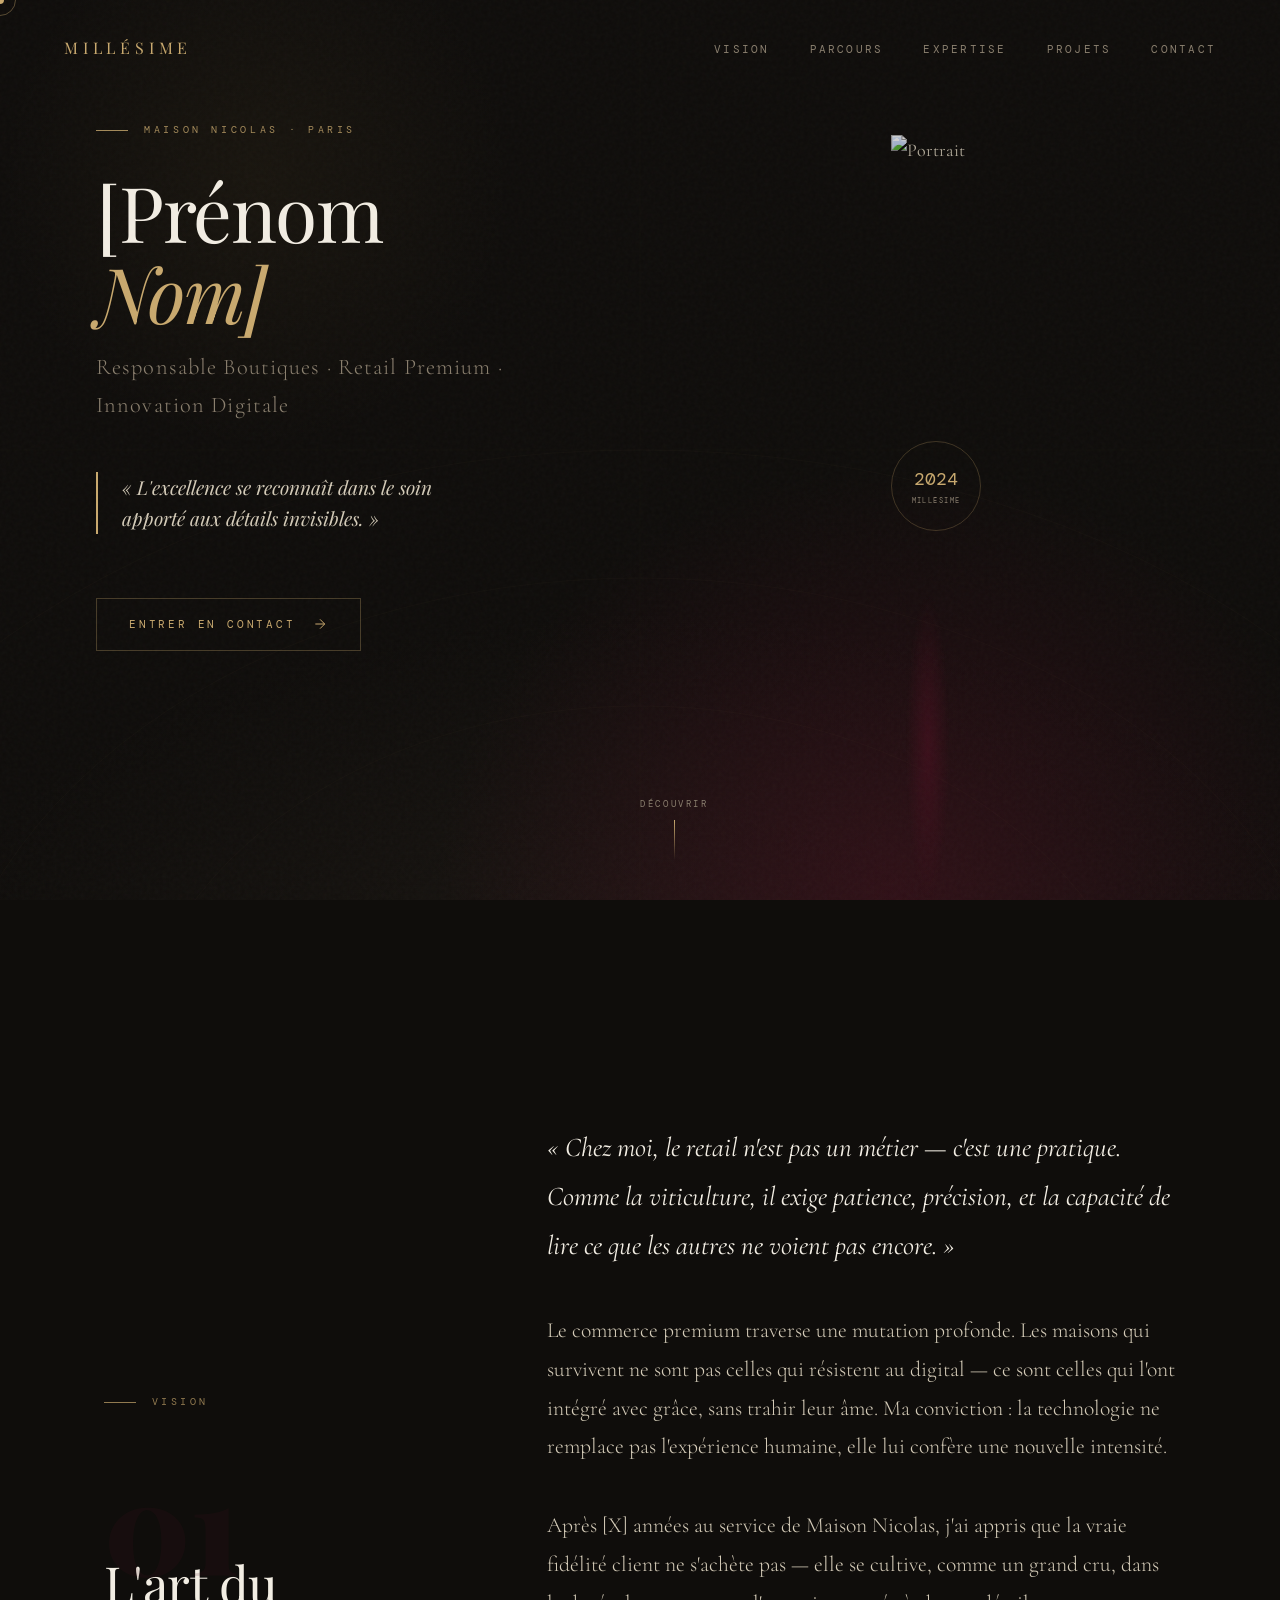
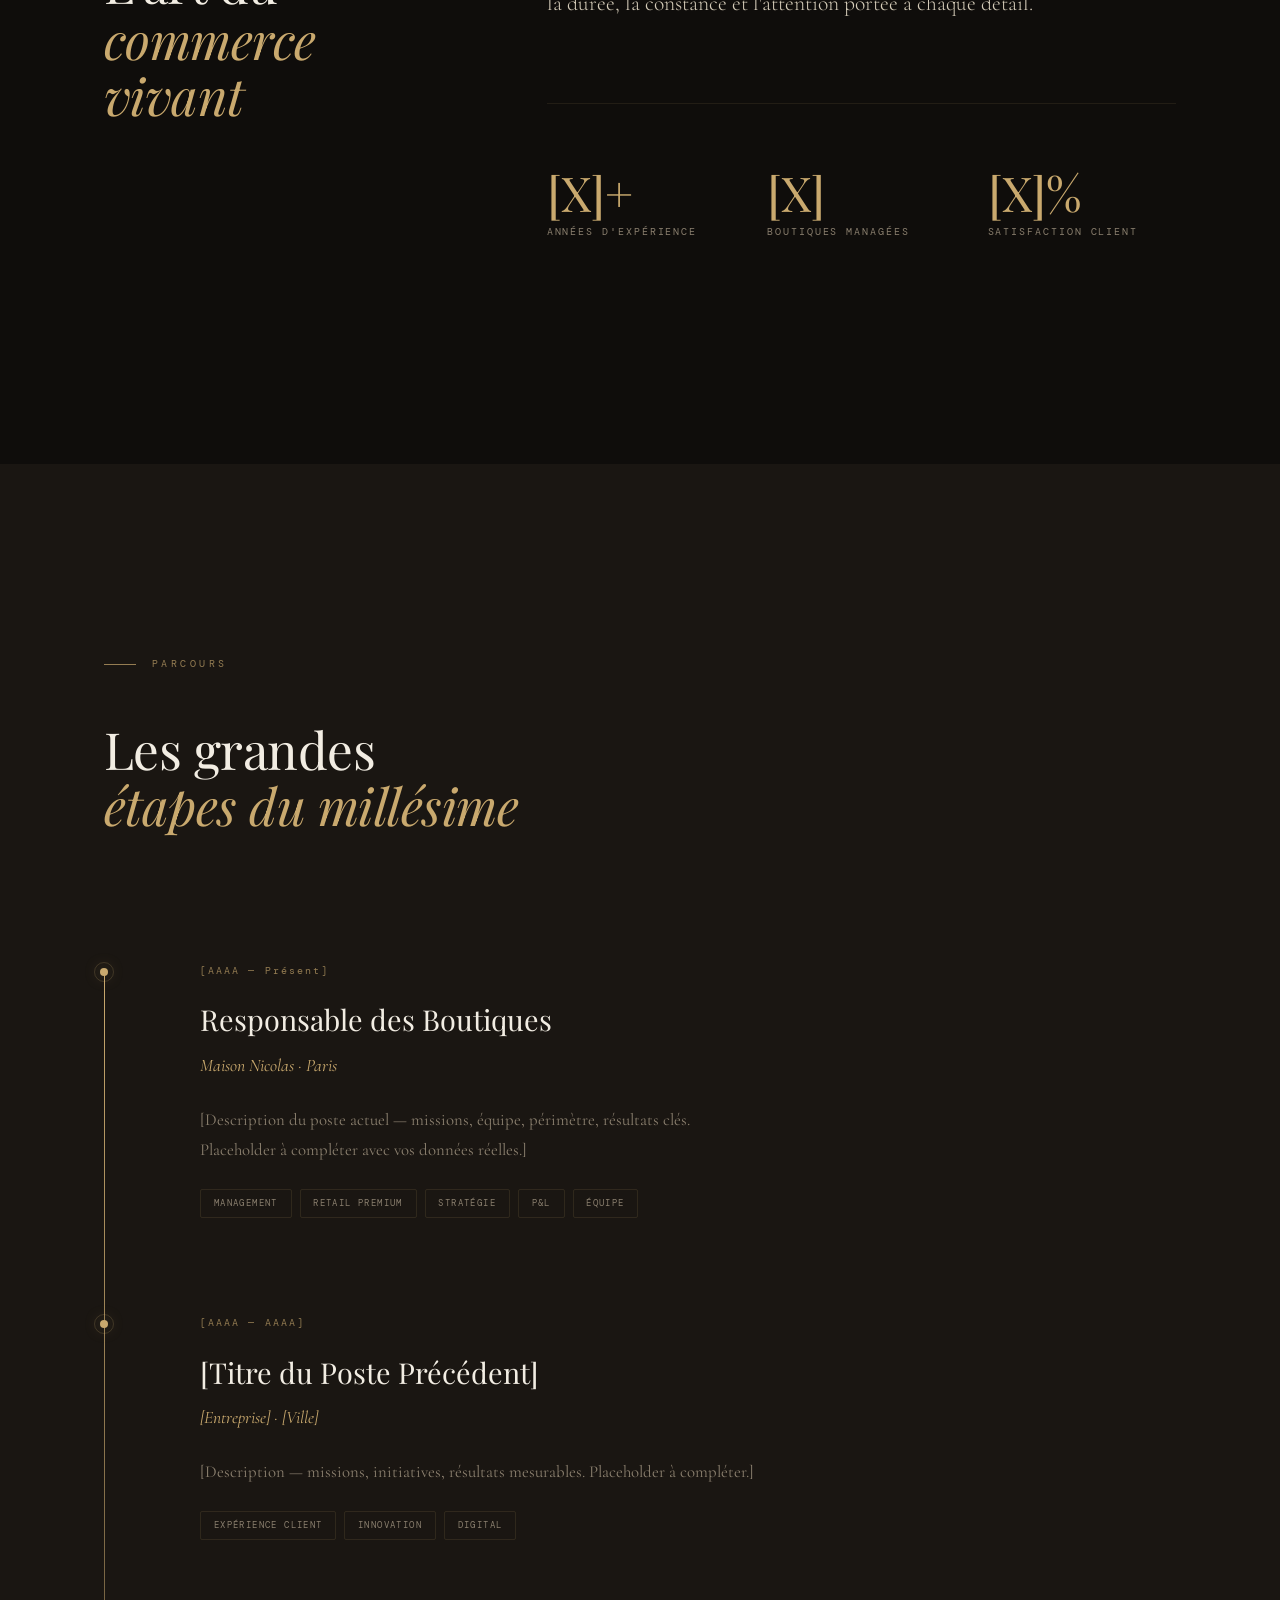
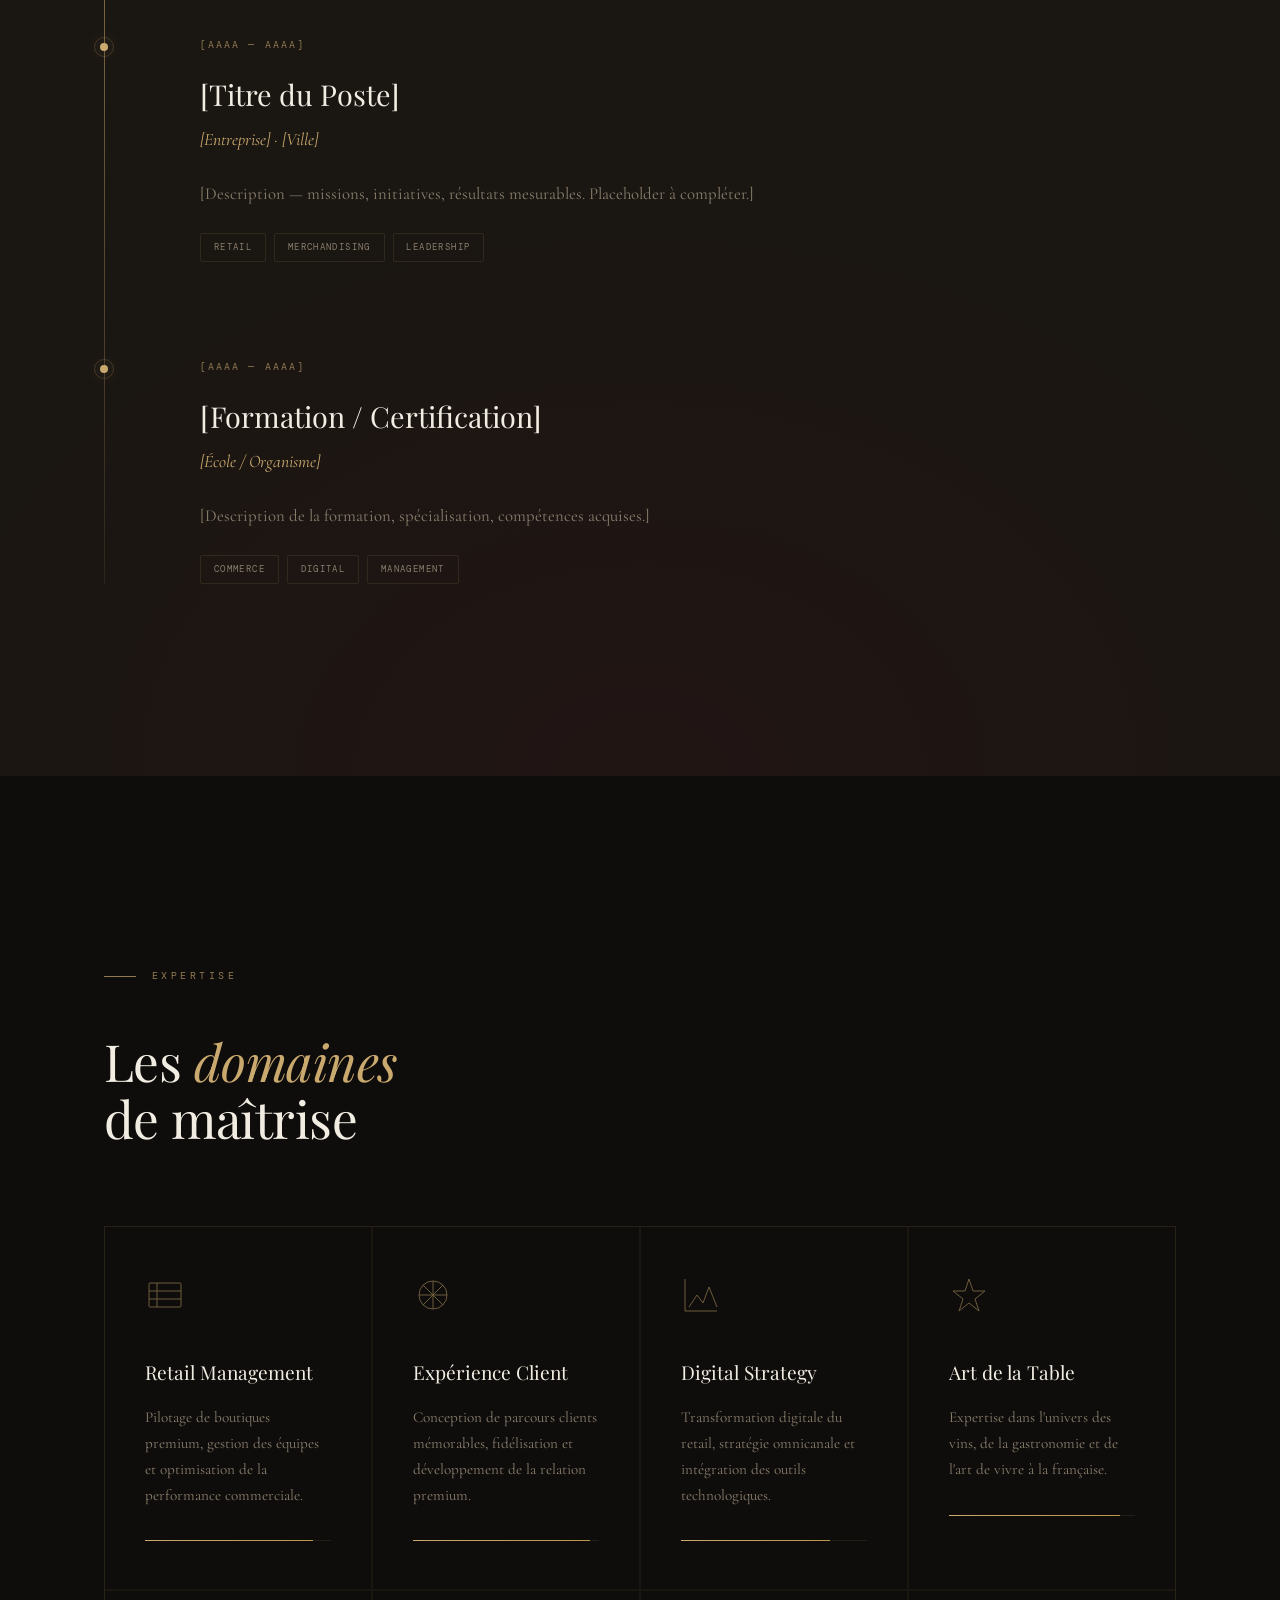
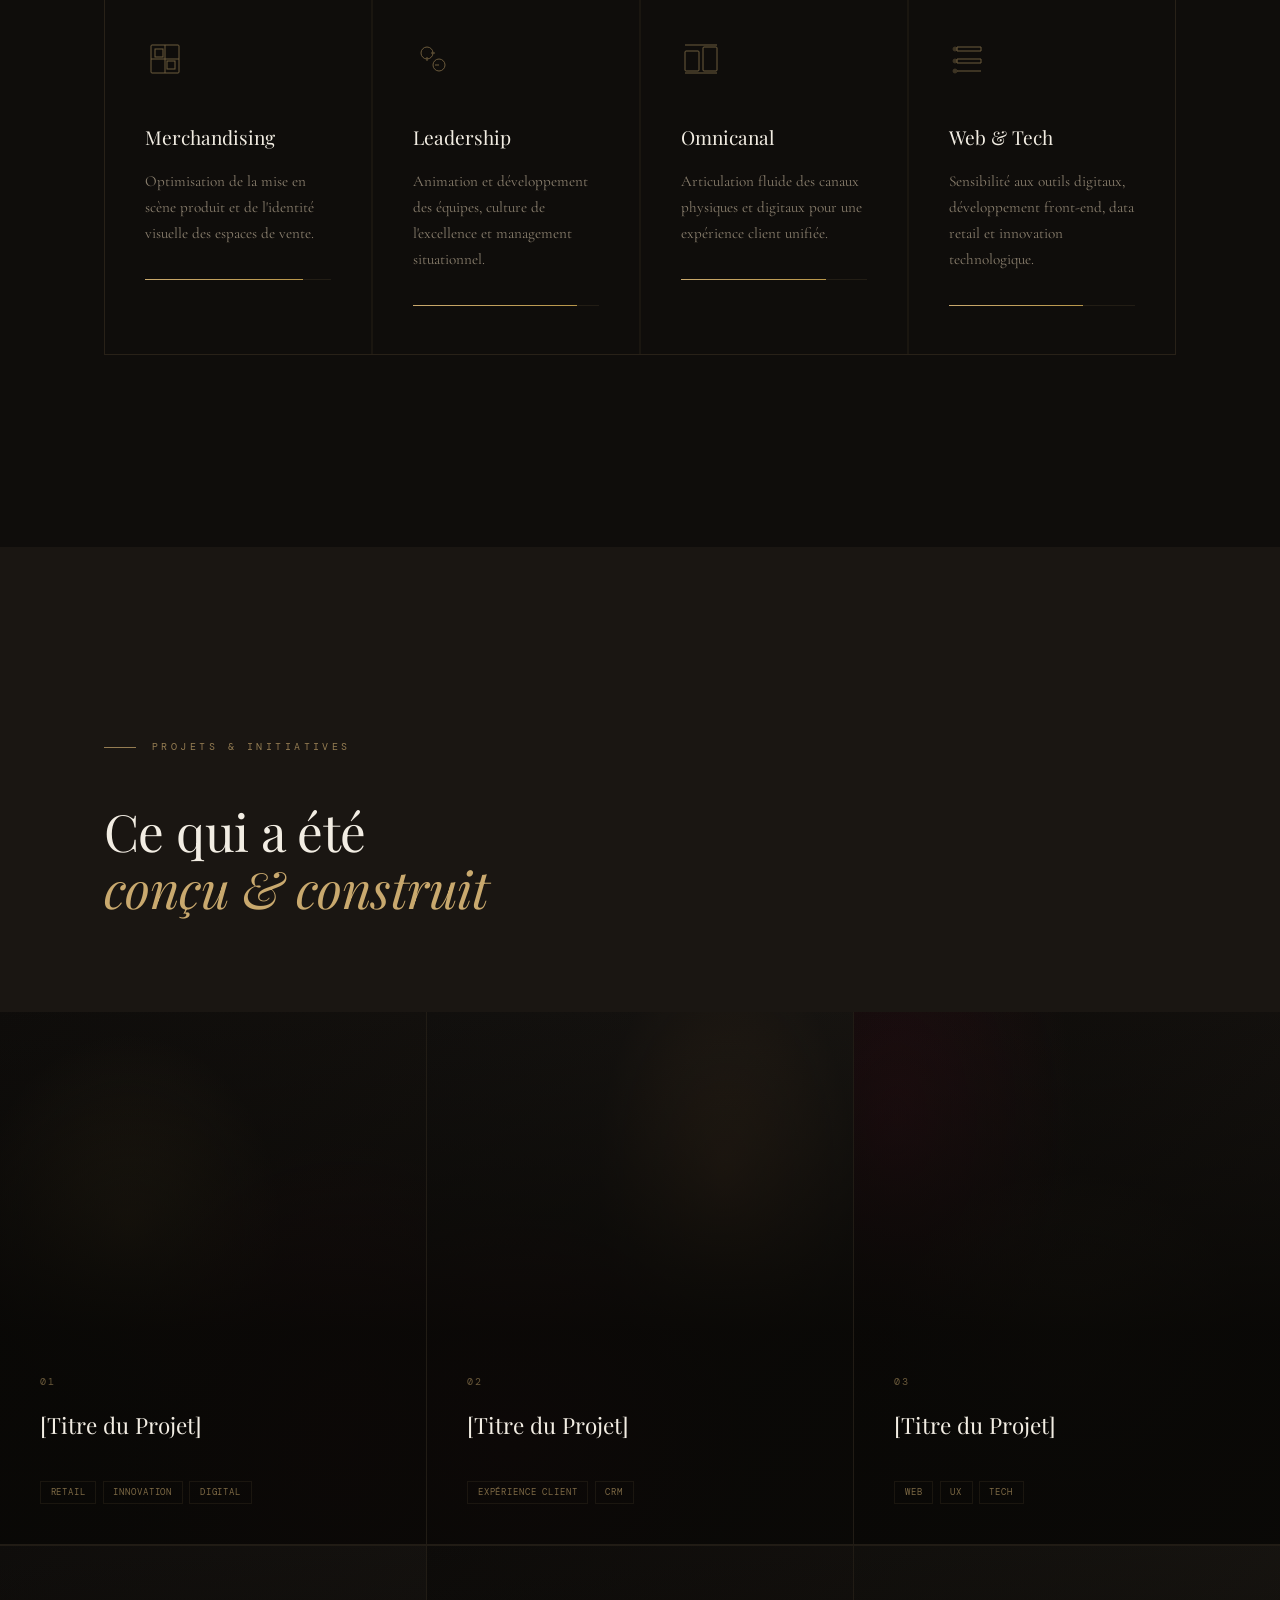
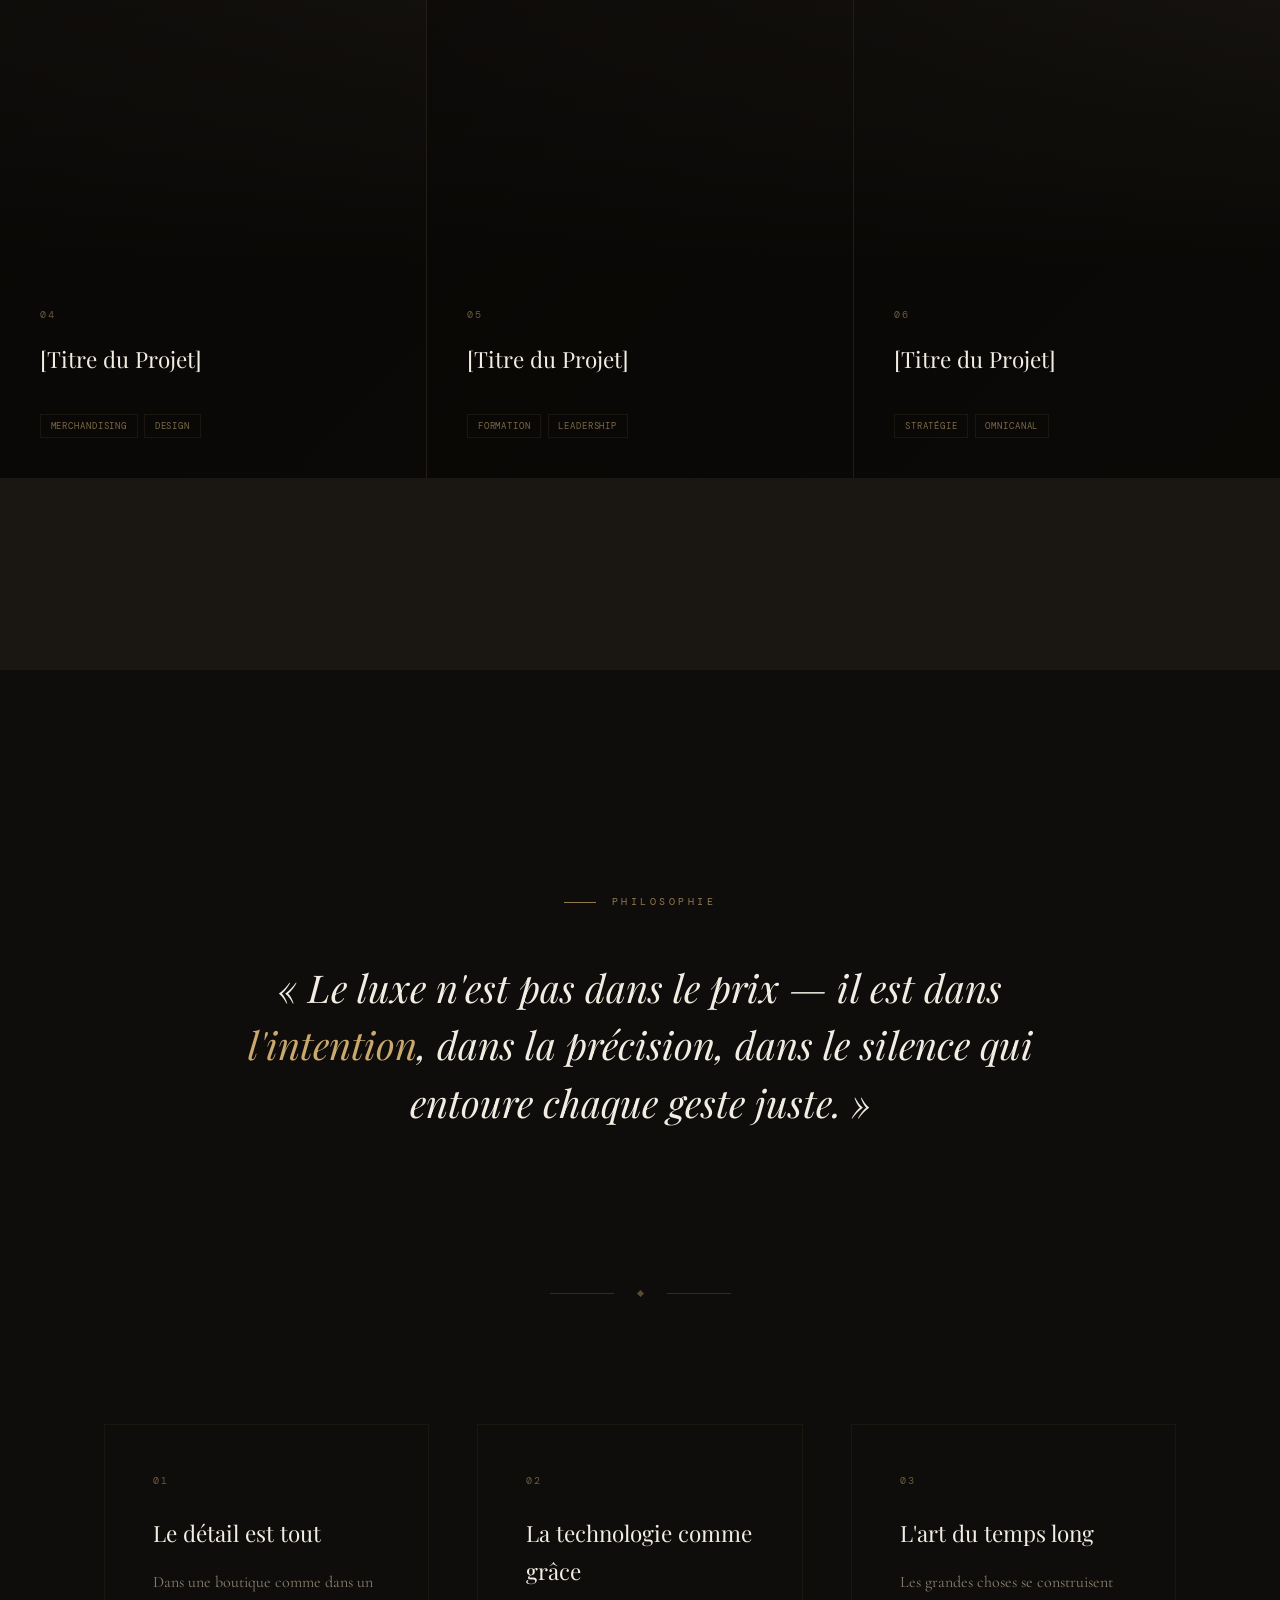
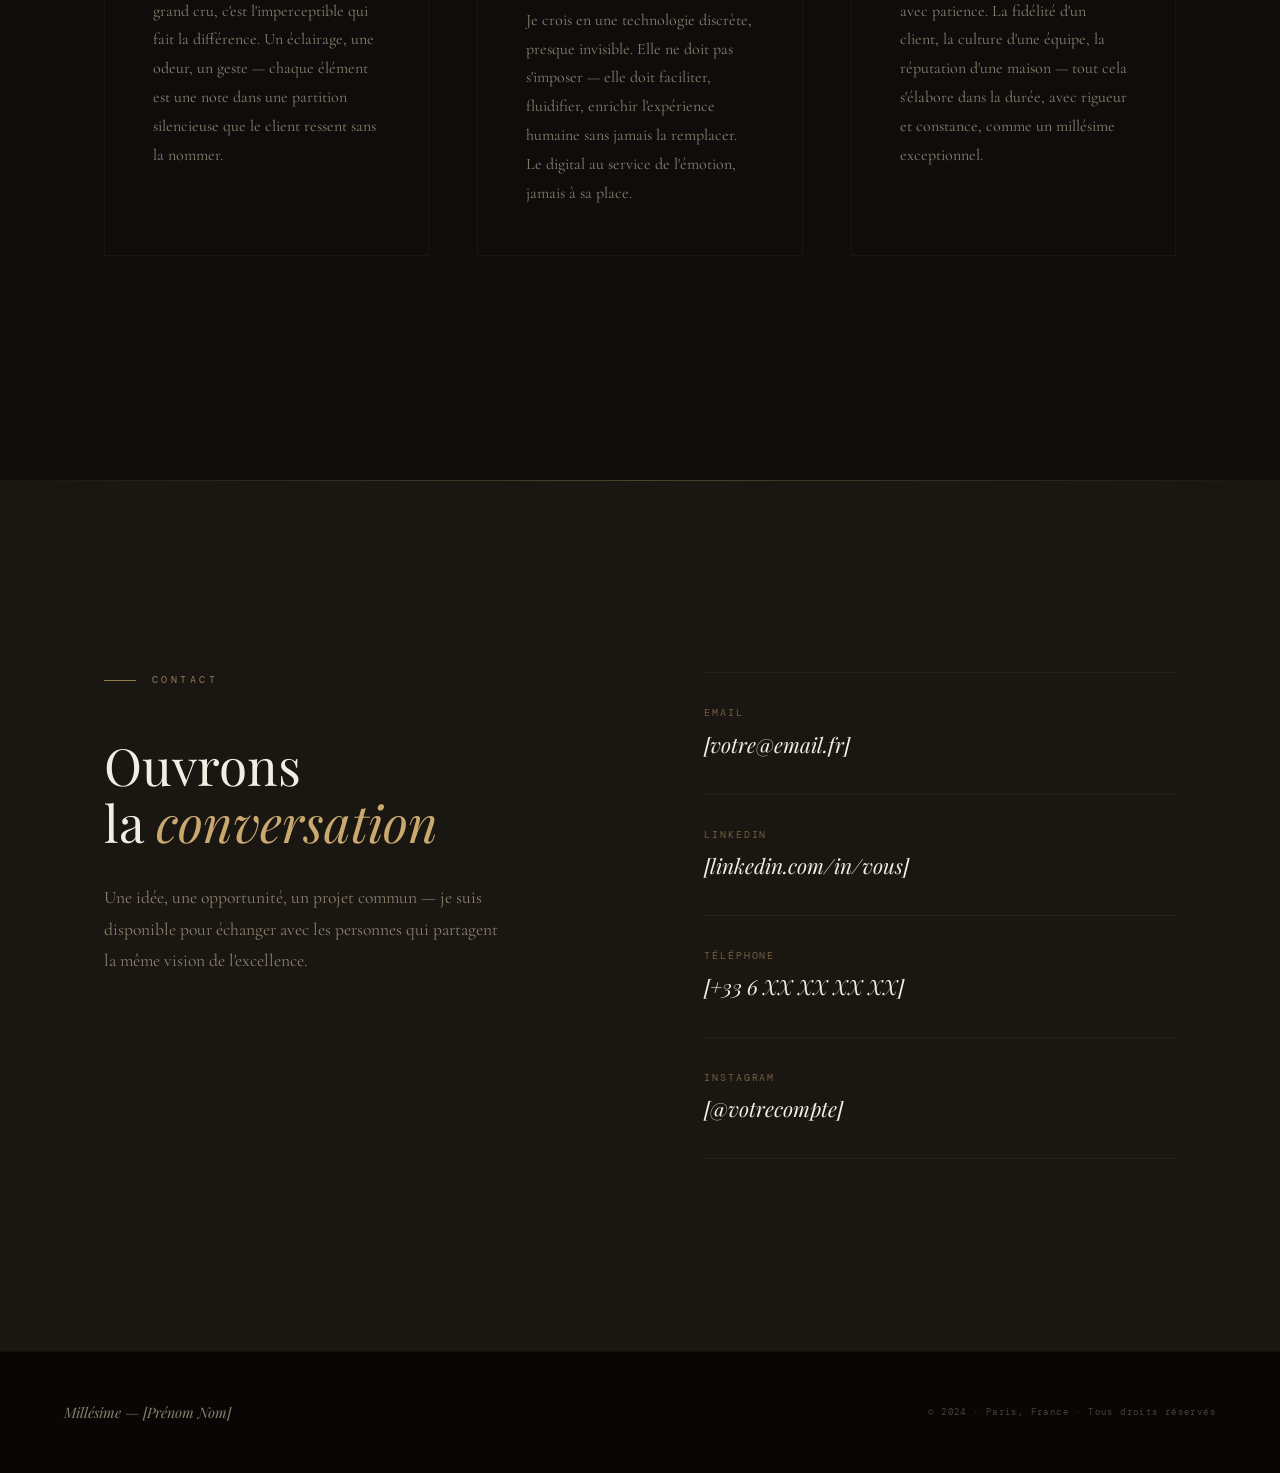
==== portfolio.html @ 0382d3ae "first commit" ====
<!doctype html>
<html lang="fr">
	<head>
		<meta charset="UTF-8" />
		<meta name="viewport" content="width=device-width, initial-scale=1.0" />
		<title>Portfolio — Millésime</title>
		<link rel="preconnect" href="https://fonts.googleapis.com" />
		<link rel="preconnect" href="https://fonts.gstatic.com" crossorigin />
		<link
			href="https://fonts.googleapis.com/css2?family=Playfair+Display:ital,wght@0,400;0,500;0,700;0,900;1,400;1,600&family=Cormorant+Garamond:ital,wght@0,300;0,400;0,500;1,300;1,400&family=DM+Mono:wght@300;400&display=swap"
			rel="stylesheet" />

		<style>
			/* ─── CSS Variables ─────────────────────────────────────── */
			:root {
				--noir: #080705;
				--cave: #0f0d0b;
				--bois: #1a1612;
				--ivoire: #f2ede3;
				--champagne: #c9a96e;
				--or: #b8964a;
				--bordeaux: #4a1020;
				--bordeaux2: #6b1a2e;
				--cuivre: #9c6b3c;
				--texte: #d4cbb8;
				--texte2: #8a7f6e;
				--blanc: #faf8f3;
				--radius: 2px;
			}

			/* ─── Reset & Base ──────────────────────────────────────── */
			*,
			*::before,
			*::after {
				box-sizing: border-box;
				margin: 0;
				padding: 0;
			}

			html {
				scroll-behavior: smooth;
				overflow-x: hidden;
			}

			body {
				background: var(--noir);
				color: var(--texte);
				font-family: "Cormorant Garamond", serif;
				font-size: 18px;
				line-height: 1.7;
				cursor: none;
				overflow-x: hidden;
			}

			/* ─── Custom Cursor ─────────────────────────────────────── */
			#cursor {
				width: 8px;
				height: 8px;
				background: var(--champagne);
				border-radius: 50%;
				position: fixed;
				top: 0;
				left: 0;
				pointer-events: none;
				z-index: 9999;
				transition:
					transform 0.15s ease,
					background 0.3s;
				transform: translate(-50%, -50%);
			}
			#cursor-ring {
				width: 32px;
				height: 32px;
				border: 1px solid rgba(201, 169, 110, 0.4);
				border-radius: 50%;
				position: fixed;
				top: 0;
				left: 0;
				pointer-events: none;
				z-index: 9998;
				transform: translate(-50%, -50%);
				transition:
					width 0.4s ease,
					height 0.4s ease,
					border-color 0.4s,
					transform 0.08s ease;
			}
			body:has(a:hover) #cursor-ring,
			body:has(button:hover) #cursor-ring {
				width: 56px;
				height: 56px;
				border-color: rgba(201, 169, 110, 0.7);
			}

			/* ─── Noise Overlay ─────────────────────────────────────── */
			body::before {
				content: "";
				position: fixed;
				inset: 0;
				background-image: url("data:image/svg+xml,%3Csvg viewBox='0 0 256 256' xmlns='http://www.w3.org/2000/svg'%3E%3Cfilter id='noise'%3E%3CfeTurbulence type='fractalNoise' baseFrequency='0.9' numOctaves='4' stitchTiles='stitch'/%3E%3C/filter%3E%3Crect width='100%25' height='100%25' filter='url(%23noise)' opacity='1'/%3E%3C/svg%3E");
				opacity: 0.03;
				pointer-events: none;
				z-index: 9997;
			}

			/* ─── Navigation ─────────────────────────────────────────── */
			nav {
				position: fixed;
				top: 0;
				left: 0;
				right: 0;
				z-index: 100;
				padding: 2rem 4rem;
				display: flex;
				align-items: center;
				justify-content: space-between;
				mix-blend-mode: normal;
				transition:
					background 0.5s,
					padding 0.4s;
			}
			nav.scrolled {
				background: rgba(8, 7, 5, 0.92);
				backdrop-filter: blur(12px);
				padding: 1.2rem 4rem;
				border-bottom: 1px solid rgba(201, 169, 110, 0.08);
			}
			.nav-logo {
				font-family: "Playfair Display", serif;
				font-size: 1rem;
				letter-spacing: 0.3em;
				text-transform: uppercase;
				color: var(--champagne);
				text-decoration: none;
			}
			.nav-links {
				display: flex;
				gap: 2.5rem;
				list-style: none;
			}
			.nav-links a {
				font-family: "DM Mono", monospace;
				font-size: 0.7rem;
				letter-spacing: 0.2em;
				text-transform: uppercase;
				color: var(--texte2);
				text-decoration: none;
				transition: color 0.3s;
				position: relative;
			}
			.nav-links a::after {
				content: "";
				position: absolute;
				bottom: -4px;
				left: 0;
				width: 0;
				height: 1px;
				background: var(--champagne);
				transition: width 0.4s ease;
			}
			.nav-links a:hover {
				color: var(--champagne);
			}
			.nav-links a:hover::after {
				width: 100%;
			}

			/* ─── HERO ───────────────────────────────────────────────── */
			#hero {
				min-height: 100vh;
				position: relative;
				display: grid;
				grid-template-columns: 1fr 1fr;
				align-items: end;
				overflow: hidden;
				background: var(--cave);
			}

			/* Abstract wine-cave background */
			.hero-bg {
				position: absolute;
				inset: 0;
				background:
					radial-gradient(
						ellipse 60% 80% at 70% 100%,
						rgba(74, 16, 32, 0.5) 0%,
						transparent 60%
					),
					radial-gradient(
						ellipse 40% 60% at 20% 20%,
						rgba(184, 150, 74, 0.06) 0%,
						transparent 50%
					),
					radial-gradient(
						ellipse 80% 60% at 50% 110%,
						rgba(26, 22, 18, 0.9) 0%,
						transparent 70%
					),
					var(--cave);
			}

			/* Subtle arc lines - cave vaulting */
			.hero-arcs {
				position: absolute;
				inset: 0;
				overflow: hidden;
			}
			.hero-arcs svg {
				position: absolute;
				width: 120%;
				height: 120%;
				top: -10%;
				left: -10%;
				opacity: 0.04;
			}

			/* Floating particles */
			.particles {
				position: absolute;
				inset: 0;
				overflow: hidden;
			}
			.particle {
				position: absolute;
				width: 1px;
				height: 1px;
				background: var(--champagne);
				border-radius: 50%;
				animation: float-up linear infinite;
				opacity: 0;
			}

			@keyframes float-up {
				0% {
					transform: translateY(100vh) translateX(0);
					opacity: 0;
				}
				10% {
					opacity: 0.6;
				}
				90% {
					opacity: 0.2;
				}
				100% {
					transform: translateY(-10vh) translateX(20px);
					opacity: 0;
				}
			}

			/* Hero Left - Text */
			.hero-text {
				position: relative;
				z-index: 2;
				padding: 0 4rem 8rem 6rem;
				align-self: center;
			}

			.hero-eyebrow {
				font-family: "DM Mono", monospace;
				font-size: 0.65rem;
				letter-spacing: 0.35em;
				text-transform: uppercase;
				color: var(--champagne);
				opacity: 0.8;
				margin-bottom: 2rem;
				display: flex;
				align-items: center;
				gap: 1rem;
			}
			.hero-eyebrow::before {
				content: "";
				display: inline-block;
				width: 2rem;
				height: 1px;
				background: var(--champagne);
			}

			.hero-name {
				font-family: "Playfair Display", serif;
				font-size: clamp(3.5rem, 6vw, 6rem);
				font-weight: 400;
				line-height: 1.05;
				color: var(--ivoire);
				letter-spacing: -0.02em;
				margin-bottom: 1rem;
				opacity: 0;
				transform: translateY(30px);
				animation: reveal 1.2s cubic-bezier(0.22, 1, 0.36, 1) 0.3s
					forwards;
			}
			.hero-name em {
				font-style: italic;
				color: var(--champagne);
			}

			.hero-title {
				font-family: "Cormorant Garamond", serif;
				font-size: clamp(1.1rem, 2vw, 1.4rem);
				font-weight: 300;
				color: var(--texte2);
				letter-spacing: 0.05em;
				margin-bottom: 3rem;
				opacity: 0;
				animation: reveal 1.2s cubic-bezier(0.22, 1, 0.36, 1) 0.6s
					forwards;
			}

			.hero-signature {
				font-family: "Playfair Display", serif;
				font-style: italic;
				font-size: 1.2rem;
				color: var(--texte);
				max-width: 400px;
				line-height: 1.6;
				border-left: 2px solid var(--champagne);
				padding-left: 1.5rem;
				margin-bottom: 4rem;
				opacity: 0;
				animation: reveal 1.2s cubic-bezier(0.22, 1, 0.36, 1) 0.9s
					forwards;
			}

			.hero-cta {
				display: inline-flex;
				align-items: center;
				gap: 1rem;
				font-family: "DM Mono", monospace;
				font-size: 0.7rem;
				letter-spacing: 0.25em;
				text-transform: uppercase;
				color: var(--champagne);
				text-decoration: none;
				padding: 1rem 2rem;
				border: 1px solid rgba(201, 169, 110, 0.3);
				transition: all 0.4s ease;
				opacity: 0;
				animation: reveal 1.2s cubic-bezier(0.22, 1, 0.36, 1) 1.2s
					forwards;
				position: relative;
				overflow: hidden;
			}
			.hero-cta::before {
				content: "";
				position: absolute;
				inset: 0;
				background: rgba(201, 169, 110, 0.06);
				transform: translateX(-100%);
				transition: transform 0.4s ease;
			}
			.hero-cta:hover::before {
				transform: translateX(0);
			}
			.hero-cta:hover {
				border-color: rgba(201, 169, 110, 0.7);
			}
			.hero-cta svg {
				transition: transform 0.3s;
			}
			.hero-cta:hover svg {
				transform: translateX(4px);
			}

			/* Hero Right - Portrait */
			.hero-portrait {
				position: relative;
				z-index: 2;
				display: flex;
				align-items: flex-end;
				justify-content: center;
				height: 100vh;
				padding-right: 4rem;
				overflow: hidden;
			}

			.portrait-wrapper {
				position: relative;
				height: 85vh;
				width: auto;
				opacity: 0;
				transform: translateY(20px);
				animation: reveal 1.6s cubic-bezier(0.22, 1, 0.36, 1) 0.5s
					forwards;
			}
			.portrait-wrapper img {
				height: 100%;
				width: auto;
				object-fit: contain;
				object-position: bottom;
				filter: contrast(1.05) brightness(0.95);
				mix-blend-mode: luminosity;
				opacity: 0.85;
			}

			/* Halo effect behind portrait */
			.portrait-halo {
				position: absolute;
				bottom: 0;
				left: 50%;
				transform: translateX(-50%);
				width: 60%;
				height: 40%;
				background: radial-gradient(
					ellipse,
					rgba(74, 16, 32, 0.6) 0%,
					transparent 70%
				);
				pointer-events: none;
				z-index: -1;
			}

			/* Millésime badge */
			.millesime-badge {
				position: absolute;
				top: 40%;
				right: -1rem;
				width: 90px;
				height: 90px;
				border: 1px solid rgba(201, 169, 110, 0.25);
				border-radius: 50%;
				display: flex;
				flex-direction: column;
				align-items: center;
				justify-content: center;
				animation: rotate-slow 20s linear infinite;
			}
			.millesime-badge span:first-child {
				font-family: "DM Mono", monospace;
				font-size: 1.1rem;
				color: var(--champagne);
			}
			.millesime-badge span:last-child {
				font-family: "DM Mono", monospace;
				font-size: 0.45rem;
				letter-spacing: 0.2em;
				text-transform: uppercase;
				color: var(--texte2);
			}
			@keyframes rotate-slow {
				from {
					transform: rotate(0deg);
				}
				to {
					transform: rotate(360deg);
				}
			}

			/* Hero bottom decoration */
			.hero-bottom {
				position: absolute;
				bottom: 2.5rem;
				left: 50%;
				transform: translateX(-50%);
				z-index: 10;
				display: flex;
				flex-direction: column;
				align-items: center;
				gap: 0.5rem;
				opacity: 0;
				animation: reveal 1s ease 2s forwards;
			}
			.hero-bottom span {
				font-family: "DM Mono", monospace;
				font-size: 0.55rem;
				letter-spacing: 0.3em;
				text-transform: uppercase;
				color: var(--texte2);
			}
			.scroll-line {
				width: 1px;
				height: 40px;
				background: linear-gradient(
					to bottom,
					var(--champagne),
					transparent
				);
				animation: pulse-line 2s ease-in-out infinite;
			}
			@keyframes pulse-line {
				0%,
				100% {
					opacity: 0.4;
				}
				50% {
					opacity: 1;
				}
			}

			/* ─── Shared Section Styles ──────────────────────────────── */
			section {
				position: relative;
				overflow: hidden;
			}

			.container {
				max-width: 1200px;
				margin: 0 auto;
				padding: 0 4rem;
			}

			.section-label {
				font-family: "DM Mono", monospace;
				font-size: 0.62rem;
				letter-spacing: 0.35em;
				text-transform: uppercase;
				color: var(--champagne);
				opacity: 0.7;
				display: flex;
				align-items: center;
				gap: 1rem;
				margin-bottom: 3rem;
			}
			.section-label::before {
				content: "";
				display: inline-block;
				width: 2rem;
				height: 1px;
				background: currentColor;
			}

			.section-title {
				font-family: "Playfair Display", serif;
				font-size: clamp(2.5rem, 4vw, 4rem);
				font-weight: 400;
				line-height: 1.1;
				color: var(--ivoire);
				letter-spacing: -0.01em;
			}
			.section-title em {
				font-style: italic;
				color: var(--champagne);
			}

			@keyframes reveal {
				to {
					opacity: 1;
					transform: translateY(0);
				}
			}

			/* Scroll reveal */
			.reveal {
				opacity: 0;
				transform: translateY(40px);
				transition:
					opacity 0.9s cubic-bezier(0.22, 1, 0.36, 1),
					transform 0.9s cubic-bezier(0.22, 1, 0.36, 1);
			}
			.reveal.visible {
				opacity: 1;
				transform: translateY(0);
			}
			.reveal-delay-1 {
				transition-delay: 0.15s;
			}
			.reveal-delay-2 {
				transition-delay: 0.3s;
			}
			.reveal-delay-3 {
				transition-delay: 0.45s;
			}
			.reveal-delay-4 {
				transition-delay: 0.6s;
			}

			/* ─── VISION ─────────────────────────────────────────────── */
			#vision {
				padding: 14rem 0;
				background: var(--cave);
			}
			.vision-inner {
				display: grid;
				grid-template-columns: 1fr 2fr;
				gap: 8rem;
				align-items: start;
			}
			.vision-side {
				position: sticky;
				top: 30vh;
			}
			.vision-number {
				font-family: "Playfair Display", serif;
				font-size: 8rem;
				font-weight: 900;
				color: var(--bordeaux);
				opacity: 0.15;
				line-height: 1;
				margin-bottom: -2rem;
				user-select: none;
			}
			.vision-body p {
				font-family: "Cormorant Garamond", serif;
				font-size: 1.35rem;
				font-weight: 300;
				line-height: 1.8;
				color: var(--texte);
				margin-bottom: 2.5rem;
			}
			.vision-body p:first-child {
				font-size: 1.7rem;
				font-weight: 400;
				color: var(--ivoire);
				font-style: italic;
			}
			.vision-stats {
				display: grid;
				grid-template-columns: repeat(3, 1fr);
				gap: 2rem;
				margin-top: 5rem;
				padding-top: 4rem;
				border-top: 1px solid rgba(201, 169, 110, 0.1);
			}
			.stat-item {
			}
			.stat-number {
				font-family: "Playfair Display", serif;
				font-size: 3rem;
				font-weight: 400;
				color: var(--champagne);
				line-height: 1;
				margin-bottom: 0.5rem;
			}
			.stat-label {
				font-family: "DM Mono", monospace;
				font-size: 0.6rem;
				letter-spacing: 0.2em;
				text-transform: uppercase;
				color: var(--texte2);
			}

			/* ─── TIMELINE ───────────────────────────────────────────── */
			#timeline {
				padding: 12rem 0;
				background: var(--bois);
			}
			#timeline::before {
				content: "";
				position: absolute;
				inset: 0;
				background: radial-gradient(
					ellipse 100% 50% at 50% 100%,
					rgba(74, 16, 32, 0.15) 0%,
					transparent 60%
				);
			}

			.timeline-header {
				margin-bottom: 8rem;
			}

			.timeline-track {
				position: relative;
				padding-left: 3rem;
			}
			.timeline-track::before {
				content: "";
				position: absolute;
				left: 0;
				top: 0.5rem;
				bottom: 0;
				width: 1px;
				background: linear-gradient(
					to bottom,
					var(--champagne),
					rgba(201, 169, 110, 0.1)
				);
			}

			.timeline-item {
				position: relative;
				padding-bottom: 6rem;
				padding-left: 3rem;
			}
			.timeline-item:last-child {
				padding-bottom: 0;
			}

			.timeline-dot {
				position: absolute;
				left: -3rem;
				top: 0.4rem;
				width: 8px;
				height: 8px;
				border-radius: 50%;
				background: var(--champagne);
				transform: translateX(-50%);
				box-shadow: 0 0 16px rgba(201, 169, 110, 0.4);
			}
			.timeline-dot::before {
				content: "";
				position: absolute;
				inset: -6px;
				border: 1px solid rgba(201, 169, 110, 0.2);
				border-radius: 50%;
			}

			.timeline-date {
				font-family: "DM Mono", monospace;
				font-size: 0.65rem;
				letter-spacing: 0.2em;
				color: var(--champagne);
				opacity: 0.7;
				margin-bottom: 1rem;
			}
			.timeline-role {
				font-family: "Playfair Display", serif;
				font-size: 1.8rem;
				font-weight: 400;
				color: var(--ivoire);
				margin-bottom: 0.4rem;
			}
			.timeline-company {
				font-family: "Cormorant Garamond", serif;
				font-size: 1.1rem;
				font-style: italic;
				color: var(--champagne);
				margin-bottom: 1.5rem;
			}
			.timeline-desc {
				font-family: "Cormorant Garamond", serif;
				font-size: 1.05rem;
				color: var(--texte2);
				max-width: 560px;
				line-height: 1.8;
				margin-bottom: 1.5rem;
			}
			.timeline-tags {
				display: flex;
				flex-wrap: wrap;
				gap: 0.5rem;
			}
			.tag {
				font-family: "DM Mono", monospace;
				font-size: 0.58rem;
				letter-spacing: 0.15em;
				text-transform: uppercase;
				color: var(--texte2);
				padding: 0.35rem 0.8rem;
				border: 1px solid rgba(201, 169, 110, 0.12);
				border-radius: var(--radius);
			}

			/* ─── EXPERTISE ──────────────────────────────────────────── */
			#expertise {
				padding: 12rem 0;
				background: var(--cave);
			}
			.expertise-grid {
				display: grid;
				grid-template-columns: repeat(4, 1fr);
				gap: 1.5px;
				margin-top: 6rem;
				background: rgba(201, 169, 110, 0.06);
				border: 1px solid rgba(201, 169, 110, 0.08);
			}
			.expertise-card {
				background: var(--cave);
				padding: 3rem 2.5rem;
				position: relative;
				overflow: hidden;
				transition: background 0.4s;
			}
			.expertise-card::before {
				content: "";
				position: absolute;
				inset: 0;
				background: radial-gradient(
					ellipse 80% 80% at 50% 120%,
					rgba(74, 16, 32, 0.3),
					transparent
				);
				opacity: 0;
				transition: opacity 0.5s;
			}
			.expertise-card:hover {
				background: var(--bois);
			}
			.expertise-card:hover::before {
				opacity: 1;
			}

			.expertise-icon {
				width: 40px;
				height: 40px;
				margin-bottom: 2rem;
				opacity: 0.5;
				transition: opacity 0.3s;
			}
			.expertise-card:hover .expertise-icon {
				opacity: 1;
			}

			.expertise-name {
				font-family: "Playfair Display", serif;
				font-size: 1.2rem;
				font-weight: 400;
				color: var(--ivoire);
				margin-bottom: 1rem;
				transition: color 0.3s;
			}
			.expertise-card:hover .expertise-name {
				color: var(--champagne);
			}

			.expertise-desc {
				font-family: "Cormorant Garamond", serif;
				font-size: 0.95rem;
				color: var(--texte2);
				line-height: 1.7;
			}

			.expertise-level {
				margin-top: 2rem;
				height: 1px;
				background: rgba(201, 169, 110, 0.1);
				position: relative;
				overflow: hidden;
			}
			.expertise-level-bar {
				height: 100%;
				background: linear-gradient(
					to right,
					var(--champagne),
					var(--or)
				);
				width: 0;
				transition: width 1.2s cubic-bezier(0.22, 1, 0.36, 1);
			}
			.expertise-card.visible .expertise-level-bar {
				width: var(--level);
			}

			/* ─── PROJECTS ───────────────────────────────────────────── */
			#projects {
				padding: 12rem 0;
				background: var(--bois);
			}
			.projects-grid {
				display: grid;
				grid-template-columns: repeat(3, 1fr);
				gap: 1.5px;
				margin-top: 6rem;
				background: rgba(201, 169, 110, 0.04);
			}
			.project-card {
				position: relative;
				background: var(--bois);
				overflow: hidden;
				aspect-ratio: 4/5;
				cursor: pointer;
			}
			.project-card-inner {
				position: absolute;
				inset: 0;
				padding: 2.5rem;
				display: flex;
				flex-direction: column;
				justify-content: flex-end;
				background: linear-gradient(
					to top,
					rgba(8, 7, 5, 0.9) 40%,
					rgba(8, 7, 5, 0.1) 100%
				);
				transition: background 0.5s;
			}
			.project-card:hover .project-card-inner {
				background: linear-gradient(
					to top,
					rgba(74, 16, 32, 0.95) 50%,
					rgba(8, 7, 5, 0.2) 100%
				);
			}

			/* Abstract project backgrounds */
			.project-bg {
				position: absolute;
				inset: 0;
				transition: transform 0.7s cubic-bezier(0.22, 1, 0.36, 1);
			}
			.project-card:hover .project-bg {
				transform: scale(1.04);
			}

			.project-bg-1 {
				background:
					radial-gradient(
						ellipse 60% 60% at 30% 40%,
						rgba(184, 150, 74, 0.12) 0%,
						transparent 60%
					),
					radial-gradient(
						ellipse 80% 80% at 80% 80%,
						rgba(74, 16, 32, 0.4) 0%,
						transparent 70%
					),
					linear-gradient(135deg, #0f0d0b 0%, #1a1612 100%);
			}
			.project-bg-2 {
				background:
					radial-gradient(
						ellipse 50% 70% at 70% 30%,
						rgba(156, 107, 60, 0.15) 0%,
						transparent 60%
					),
					radial-gradient(
						ellipse 80% 60% at 20% 80%,
						rgba(74, 16, 32, 0.5) 0%,
						transparent 70%
					),
					linear-gradient(135deg, #12100e 0%, #1f1b16 100%);
			}
			.project-bg-3 {
				background:
					radial-gradient(
						ellipse 70% 50% at 50% 60%,
						rgba(201, 169, 110, 0.08) 0%,
						transparent 60%
					),
					radial-gradient(
						ellipse 60% 80% at 10% 20%,
						rgba(74, 16, 32, 0.3) 0%,
						transparent 70%
					),
					linear-gradient(135deg, #0e0c0a 0%, #1c1814 100%);
			}
			.project-bg-4,
			.project-bg-5,
			.project-bg-6 {
				background: linear-gradient(135deg, #110f0d 0%, #1a1612 100%);
			}

			.project-num {
				font-family: "DM Mono", monospace;
				font-size: 0.6rem;
				color: var(--champagne);
				opacity: 0.5;
				letter-spacing: 0.2em;
				margin-bottom: 1rem;
			}
			.project-title {
				font-family: "Playfair Display", serif;
				font-size: 1.4rem;
				font-weight: 400;
				color: var(--ivoire);
				margin-bottom: 0.8rem;
			}
			.project-desc {
				font-family: "Cormorant Garamond", serif;
				font-size: 0.95rem;
				color: var(--texte2);
				line-height: 1.6;
				margin-bottom: 1.5rem;
				max-height: 0;
				overflow: hidden;
				transition: max-height 0.5s ease;
			}
			.project-card:hover .project-desc {
				max-height: 100px;
			}
			.project-tags {
				display: flex;
				flex-wrap: wrap;
				gap: 0.4rem;
			}
			.project-tag {
				font-family: "DM Mono", monospace;
				font-size: 0.55rem;
				letter-spacing: 0.1em;
				text-transform: uppercase;
				color: var(--champagne);
				opacity: 0.6;
				padding: 0.2rem 0.6rem;
				border: 1px solid rgba(201, 169, 110, 0.15);
			}

			.project-arrow {
				position: absolute;
				top: 2.5rem;
				right: 2.5rem;
				opacity: 0;
				transform: translate(-8px, 8px);
				transition:
					opacity 0.3s,
					transform 0.3s;
				color: var(--champagne);
			}
			.project-card:hover .project-arrow {
				opacity: 1;
				transform: translate(0, 0);
			}

			/* ─── PHILOSOPHY ─────────────────────────────────────────── */
			#philosophy {
				padding: 14rem 0;
				background: var(--cave);
				text-align: center;
			}
			.philosophy-intro {
				max-width: 800px;
				margin: 0 auto 8rem;
			}
			.philosophy-intro p {
				font-family: "Playfair Display", serif;
				font-size: clamp(1.8rem, 3vw, 2.5rem);
				font-style: italic;
				font-weight: 400;
				color: var(--ivoire);
				line-height: 1.5;
				margin-bottom: 2rem;
			}
			.philosophy-intro p span {
				color: var(--champagne);
			}

			.philosophy-pillars {
				display: grid;
				grid-template-columns: repeat(3, 1fr);
				gap: 3rem;
				margin-top: 6rem;
				text-align: left;
			}
			.pillar {
				padding: 3rem;
				border: 1px solid rgba(201, 169, 110, 0.06);
				position: relative;
				transition: border-color 0.4s;
			}
			.pillar:hover {
				border-color: rgba(201, 169, 110, 0.2);
			}
			.pillar::before {
				content: "";
				position: absolute;
				top: 0;
				left: 0;
				width: 0;
				height: 1px;
				background: var(--champagne);
				transition: width 0.6s ease;
			}
			.pillar:hover::before {
				width: 100%;
			}

			.pillar-number {
				font-family: "DM Mono", monospace;
				font-size: 0.6rem;
				color: var(--champagne);
				opacity: 0.5;
				letter-spacing: 0.2em;
				margin-bottom: 1.5rem;
			}
			.pillar-title {
				font-family: "Playfair Display", serif;
				font-size: 1.4rem;
				color: var(--ivoire);
				margin-bottom: 1rem;
			}
			.pillar-text {
				font-family: "Cormorant Garamond", serif;
				font-size: 1rem;
				color: var(--texte2);
				line-height: 1.8;
			}

			/* ─── CONTACT ────────────────────────────────────────────── */
			#contact {
				padding: 12rem 0;
				background: var(--bois);
				position: relative;
			}
			#contact::before {
				content: "";
				position: absolute;
				top: 0;
				left: 0;
				right: 0;
				height: 1px;
				background: linear-gradient(
					to right,
					transparent,
					rgba(201, 169, 110, 0.3),
					transparent
				);
			}

			.contact-inner {
				display: grid;
				grid-template-columns: 1fr 1fr;
				gap: 8rem;
				align-items: start;
			}
			.contact-heading {
				font-family: "Playfair Display", serif;
				font-size: clamp(2.5rem, 4vw, 4.5rem);
				font-weight: 400;
				color: var(--ivoire);
				line-height: 1.1;
				margin-bottom: 2rem;
			}
			.contact-heading em {
				font-style: italic;
				color: var(--champagne);
			}
			.contact-sub {
				font-family: "Cormorant Garamond", serif;
				font-size: 1.1rem;
				color: var(--texte2);
				line-height: 1.8;
				max-width: 400px;
			}

			.contact-links {
				display: flex;
				flex-direction: column;
				gap: 0;
			}
			.contact-link {
				display: flex;
				align-items: center;
				justify-content: space-between;
				padding: 2rem 0;
				border-bottom: 1px solid rgba(201, 169, 110, 0.08);
				text-decoration: none;
				color: var(--texte);
				transition: all 0.3s;
				group: true;
			}
			.contact-link:first-child {
				border-top: 1px solid rgba(201, 169, 110, 0.08);
			}
			.contact-link:hover {
				padding-left: 1rem;
				color: var(--champagne);
			}
			.contact-link-left {
				display: flex;
				flex-direction: column;
			}
			.contact-link-platform {
				font-family: "DM Mono", monospace;
				font-size: 0.6rem;
				letter-spacing: 0.2em;
				text-transform: uppercase;
				color: var(--champagne);
				opacity: 0.5;
				margin-bottom: 0.3rem;
				transition: opacity 0.3s;
			}
			.contact-link:hover .contact-link-platform {
				opacity: 1;
			}
			.contact-link-value {
				font-family: "Playfair Display", serif;
				font-size: 1.3rem;
				font-style: italic;
				color: var(--ivoire);
				transition: color 0.3s;
			}
			.contact-link:hover .contact-link-value {
				color: var(--champagne);
			}
			.contact-link-arrow {
				color: var(--champagne);
				opacity: 0;
				transition:
					opacity 0.3s,
					transform 0.3s;
			}
			.contact-link:hover .contact-link-arrow {
				opacity: 1;
				transform: translateX(4px);
			}

			/* ─── FOOTER ─────────────────────────────────────────────── */
			footer {
				padding: 3rem 4rem;
				border-top: 1px solid rgba(201, 169, 110, 0.06);
				display: flex;
				align-items: center;
				justify-content: space-between;
				background: var(--noir);
			}
			.footer-mark {
				font-family: "Playfair Display", serif;
				font-style: italic;
				font-size: 0.9rem;
				color: var(--texte2);
			}
			.footer-copy {
				font-family: "DM Mono", monospace;
				font-size: 0.58rem;
				letter-spacing: 0.15em;
				color: var(--texte2);
				opacity: 0.5;
			}

			/* ─── Divider ornament ───────────────────────────────────── */
			.ornament {
				display: flex;
				align-items: center;
				justify-content: center;
				gap: 1.5rem;
				margin: 0 auto;
				padding: 2rem 0;
			}
			.ornament-line {
				width: 4rem;
				height: 1px;
				background: rgba(201, 169, 110, 0.2);
			}
			.ornament-diamond {
				width: 5px;
				height: 5px;
				background: rgba(201, 169, 110, 0.4);
				transform: rotate(45deg);
			}

			/* ─── Responsive ─────────────────────────────────────────── */
			@media (max-width: 1024px) {
				#hero {
					grid-template-columns: 1fr;
				}
				.hero-portrait {
					display: none;
				}
				.hero-text {
					padding: 0 2rem 6rem;
				}
				nav {
					padding: 1.5rem 2rem;
				}
				nav.scrolled {
					padding: 1rem 2rem;
				}
				.container {
					padding: 0 2rem;
				}
				.vision-inner {
					grid-template-columns: 1fr;
					gap: 3rem;
				}
				.vision-side {
					position: static;
				}
				.expertise-grid {
					grid-template-columns: repeat(2, 1fr);
				}
				.projects-grid {
					grid-template-columns: repeat(2, 1fr);
				}
				.philosophy-pillars {
					grid-template-columns: 1fr;
				}
				.contact-inner {
					grid-template-columns: 1fr;
					gap: 4rem;
				}
				.nav-links {
					display: none;
				}
			}
			@media (max-width: 640px) {
				.expertise-grid {
					grid-template-columns: 1fr;
				}
				.projects-grid {
					grid-template-columns: 1fr;
				}
				.vision-stats {
					grid-template-columns: 1fr;
					gap: 1.5rem;
				}
				footer {
					flex-direction: column;
					gap: 1rem;
					text-align: center;
				}
			}
		</style>
	</head>
	<body>
		<!-- Custom Cursor -->
		<div id="cursor"></div>
		<div id="cursor-ring"></div>

		<!-- Navigation -->
		<nav id="nav">
			<a href="#hero" class="nav-logo">Millésime</a>
			<ul class="nav-links">
				<li><a href="#vision">Vision</a></li>
				<li><a href="#timeline">Parcours</a></li>
				<li><a href="#expertise">Expertise</a></li>
				<li><a href="#projects">Projets</a></li>
				<li><a href="#contact">Contact</a></li>
			</ul>
		</nav>

		<!-- ─── HERO ─────────────────────────────────────────────── -->
		<section id="hero">
			<div class="hero-bg"></div>

			<div class="hero-arcs">
				<svg
					viewBox="0 0 1200 800"
					fill="none"
					xmlns="http://www.w3.org/2000/svg">
					<ellipse
						cx="600"
						cy="900"
						rx="700"
						ry="500"
						stroke="#c9a96e"
						stroke-width="0.5" />
					<ellipse
						cx="600"
						cy="900"
						rx="550"
						ry="400"
						stroke="#c9a96e"
						stroke-width="0.5" />
					<ellipse
						cx="600"
						cy="900"
						rx="400"
						ry="300"
						stroke="#c9a96e"
						stroke-width="0.5" />
					<line
						x1="600"
						y1="0"
						x2="600"
						y2="800"
						stroke="#c9a96e"
						stroke-width="0.3" />
					<line
						x1="0"
						y1="400"
						x2="1200"
						y2="400"
						stroke="#c9a96e"
						stroke-width="0.3" />
				</svg>
			</div>

			<!-- Particles -->
			<div class="particles" id="particles"></div>

			<!-- Text Left -->
			<div class="hero-text">
				<div class="hero-eyebrow">Maison Nicolas · Paris</div>
				<h1 class="hero-name"> [Prénom<br /><em>Nom]</em> </h1>
				<p class="hero-title"
					>Responsable Boutiques · Retail Premium · Innovation
					Digitale</p
				>
				<blockquote class="hero-signature">
					« L'excellence se reconnaît dans le soin apporté aux détails
					invisibles. »
				</blockquote>
				<a href="#contact" class="hero-cta">
					Entrer en contact
					<svg
						width="16"
						height="16"
						viewBox="0 0 24 24"
						fill="none"
						stroke="currentColor"
						stroke-width="1.5">
						<path d="M5 12h14M12 5l7 7-7 7" />
					</svg>
				</a>
			</div>

			<!-- Portrait Right -->
			<div class="hero-portrait">
				<div class="portrait-wrapper">
					<img src="me.png" alt="Portrait" />
					<div class="portrait-halo"></div>
					<div class="millesime-badge">
						<span>2024</span>
						<span>Millésime</span>
					</div>
				</div>
			</div>

			<!-- Scroll hint -->
			<div class="hero-bottom">
				<span>Découvrir</span>
				<div class="scroll-line"></div>
			</div>
		</section>

		<!-- ─── VISION ────────────────────────────────────────────── -->
		<section id="vision">
			<div class="container">
				<div class="vision-inner">
					<div class="vision-side reveal">
						<div class="section-label">Vision</div>
						<div class="vision-number">01</div>
						<h2 class="section-title"
							>L'art du<br /><em>commerce vivant</em></h2
						>
					</div>
					<div class="vision-body">
						<p class="reveal">
							« Chez moi, le retail n'est pas un métier — c'est
							une pratique. Comme la viticulture, il exige
							patience, précision, et la capacité de lire ce que
							les autres ne voient pas encore. »
						</p>
						<p class="reveal reveal-delay-1">
							Le commerce premium traverse une mutation profonde.
							Les maisons qui survivent ne sont pas celles qui
							résistent au digital — ce sont celles qui l'ont
							intégré avec grâce, sans trahir leur âme. Ma
							conviction : la technologie ne remplace pas
							l'expérience humaine, elle lui confère une nouvelle
							intensité.
						</p>
						<p class="reveal reveal-delay-2">
							Après [X] années au service de Maison Nicolas, j'ai
							appris que la vraie fidélité client ne s'achète pas
							— elle se cultive, comme un grand cru, dans la
							durée, la constance et l'attention portée à chaque
							détail.
						</p>
						<div class="vision-stats reveal reveal-delay-3">
							<div class="stat-item">
								<div class="stat-number">[X]+</div>
								<div class="stat-label"
									>Années d'expérience</div
								>
							</div>
							<div class="stat-item">
								<div class="stat-number">[X]</div>
								<div class="stat-label">Boutiques managées</div>
							</div>
							<div class="stat-item">
								<div class="stat-number">[X]%</div>
								<div class="stat-label"
									>Satisfaction client</div
								>
							</div>
						</div>
					</div>
				</div>
			</div>
		</section>

		<!-- ─── TIMELINE ──────────────────────────────────────────── -->
		<section id="timeline">
			<div class="container">
				<div class="timeline-header reveal">
					<div class="section-label">Parcours</div>
					<h2 class="section-title"
						>Les grandes<br /><em>étapes du millésime</em></h2
					>
				</div>

				<div class="timeline-track">
					<!-- Item 1 -->
					<div class="timeline-item reveal">
						<div class="timeline-dot"></div>
						<div class="timeline-date">[AAAA — Présent]</div>
						<div class="timeline-role"
							>Responsable des Boutiques</div
						>
						<div class="timeline-company"
							>Maison Nicolas · Paris</div
						>
						<p class="timeline-desc">
							[Description du poste actuel — missions, équipe,
							périmètre, résultats clés. Placeholder à compléter
							avec vos données réelles.]
						</p>
						<div class="timeline-tags">
							<span class="tag">Management</span>
							<span class="tag">Retail Premium</span>
							<span class="tag">Stratégie</span>
							<span class="tag">P&L</span>
							<span class="tag">Équipe</span>
						</div>
					</div>

					<!-- Item 2 -->
					<div class="timeline-item reveal reveal-delay-1">
						<div class="timeline-dot"></div>
						<div class="timeline-date">[AAAA — AAAA]</div>
						<div class="timeline-role"
							>[Titre du Poste Précédent]</div
						>
						<div class="timeline-company"
							>[Entreprise] · [Ville]</div
						>
						<p class="timeline-desc">
							[Description — missions, initiatives, résultats
							mesurables. Placeholder à compléter.]
						</p>
						<div class="timeline-tags">
							<span class="tag">Expérience client</span>
							<span class="tag">Innovation</span>
							<span class="tag">Digital</span>
						</div>
					</div>

					<!-- Item 3 -->
					<div class="timeline-item reveal reveal-delay-2">
						<div class="timeline-dot"></div>
						<div class="timeline-date">[AAAA — AAAA]</div>
						<div class="timeline-role">[Titre du Poste]</div>
						<div class="timeline-company"
							>[Entreprise] · [Ville]</div
						>
						<p class="timeline-desc">
							[Description — missions, initiatives, résultats
							mesurables. Placeholder à compléter.]
						</p>
						<div class="timeline-tags">
							<span class="tag">Retail</span>
							<span class="tag">Merchandising</span>
							<span class="tag">Leadership</span>
						</div>
					</div>

					<!-- Item 4 -->
					<div class="timeline-item reveal reveal-delay-3">
						<div class="timeline-dot"></div>
						<div class="timeline-date">[AAAA — AAAA]</div>
						<div class="timeline-role"
							>[Formation / Certification]</div
						>
						<div class="timeline-company">[École / Organisme]</div>
						<p class="timeline-desc">
							[Description de la formation, spécialisation,
							compétences acquises.]
						</p>
						<div class="timeline-tags">
							<span class="tag">Commerce</span>
							<span class="tag">Digital</span>
							<span class="tag">Management</span>
						</div>
					</div>
				</div>
			</div>
		</section>

		<!-- ─── EXPERTISE ─────────────────────────────────────────── -->
		<section id="expertise">
			<div class="container">
				<div class="reveal">
					<div class="section-label">Expertise</div>
					<h2 class="section-title"
						>Les <em>domaines</em><br />de maîtrise</h2
					>
				</div>

				<div class="expertise-grid" style="margin-top: 5rem">
					<div class="expertise-card reveal">
						<svg
							class="expertise-icon"
							viewBox="0 0 40 40"
							fill="none"
							stroke="#c9a96e"
							stroke-width="1">
							<rect x="4" y="8" width="32" height="24" rx="1" />
							<path d="M4 16h32M12 8v24M4 24h32" />
						</svg>
						<div class="expertise-name">Retail Management</div>
						<p class="expertise-desc"
							>Pilotage de boutiques premium, gestion des équipes
							et optimisation de la performance commerciale.</p
						>
						<div class="expertise-level"
							><div
								class="expertise-level-bar"
								style="--level: 90%"></div
						></div>
					</div>

					<div class="expertise-card reveal reveal-delay-1">
						<svg
							class="expertise-icon"
							viewBox="0 0 40 40"
							fill="none"
							stroke="#c9a96e"
							stroke-width="1">
							<circle cx="20" cy="20" r="14" />
							<path d="M20 6v28M6 20h28" />
							<path d="M10 10l20 20M30 10L10 30" />
						</svg>
						<div class="expertise-name">Expérience Client</div>
						<p class="expertise-desc"
							>Conception de parcours clients mémorables,
							fidélisation et développement de la relation
							premium.</p
						>
						<div class="expertise-level"
							><div
								class="expertise-level-bar"
								style="--level: 95%"></div
						></div>
					</div>

					<div class="expertise-card reveal reveal-delay-2">
						<svg
							class="expertise-icon"
							viewBox="0 0 40 40"
							fill="none"
							stroke="#c9a96e"
							stroke-width="1">
							<path d="M8 32l8-12 6 8 6-16 8 20" />
							<path d="M4 4v32h32" />
						</svg>
						<div class="expertise-name">Digital Strategy</div>
						<p class="expertise-desc"
							>Transformation digitale du retail, stratégie
							omnicanale et intégration des outils
							technologiques.</p
						>
						<div class="expertise-level"
							><div
								class="expertise-level-bar"
								style="--level: 80%"></div
						></div>
					</div>

					<div class="expertise-card reveal reveal-delay-3">
						<svg
							class="expertise-icon"
							viewBox="0 0 40 40"
							fill="none"
							stroke="#c9a96e"
							stroke-width="1">
							<path
								d="M20 4l4 12h12l-10 8 4 12-10-8-10 8 4-12L4 16h12z" />
						</svg>
						<div class="expertise-name">Art de la Table</div>
						<p class="expertise-desc"
							>Expertise dans l'univers des vins, de la
							gastronomie et de l'art de vivre à la française.</p
						>
						<div class="expertise-level"
							><div
								class="expertise-level-bar"
								style="--level: 92%"></div
						></div>
					</div>

					<div class="expertise-card reveal">
						<svg
							class="expertise-icon"
							viewBox="0 0 40 40"
							fill="none"
							stroke="#c9a96e"
							stroke-width="1">
							<rect x="6" y="6" width="28" height="28" rx="1" />
							<path d="M6 20h28M20 6v28" />
							<rect x="10" y="10" width="8" height="8" />
							<rect x="22" y="22" width="8" height="8" />
						</svg>
						<div class="expertise-name">Merchandising</div>
						<p class="expertise-desc"
							>Optimisation de la mise en scène produit et de
							l'identité visuelle des espaces de vente.</p
						>
						<div class="expertise-level"
							><div
								class="expertise-level-bar"
								style="--level: 85%"></div
						></div>
					</div>

					<div class="expertise-card reveal reveal-delay-1">
						<svg
							class="expertise-icon"
							viewBox="0 0 40 40"
							fill="none"
							stroke="#c9a96e"
							stroke-width="1">
							<circle cx="14" cy="14" r="6" />
							<circle cx="26" cy="26" r="6" />
							<path d="M18 14h4M14 18v4M22 26h4" />
						</svg>
						<div class="expertise-name">Leadership</div>
						<p class="expertise-desc"
							>Animation et développement des équipes, culture de
							l'excellence et management situationnel.</p
						>
						<div class="expertise-level"
							><div
								class="expertise-level-bar"
								style="--level: 88%"></div
						></div>
					</div>

					<div class="expertise-card reveal reveal-delay-2">
						<svg
							class="expertise-icon"
							viewBox="0 0 40 40"
							fill="none"
							stroke="#c9a96e"
							stroke-width="1">
							<rect x="4" y="12" width="14" height="20" rx="1" />
							<rect x="22" y="8" width="14" height="24" rx="1" />
							<path d="M4 6h32M4 34h32" />
						</svg>
						<div class="expertise-name">Omnicanal</div>
						<p class="expertise-desc"
							>Articulation fluide des canaux physiques et
							digitaux pour une expérience client unifiée.</p
						>
						<div class="expertise-level"
							><div
								class="expertise-level-bar"
								style="--level: 78%"></div
						></div>
					</div>

					<div class="expertise-card reveal reveal-delay-3">
						<svg
							class="expertise-icon"
							viewBox="0 0 40 40"
							fill="none"
							stroke="#c9a96e"
							stroke-width="1">
							<path d="M8 8h24v4H8zM8 20h24v4H8zM8 32h24" />
							<circle
								cx="6"
								cy="10"
								r="2"
								fill="#c9a96e"
								opacity="0.5" />
							<circle
								cx="6"
								cy="22"
								r="2"
								fill="#c9a96e"
								opacity="0.5" />
							<circle
								cx="6"
								cy="32"
								r="2"
								fill="#c9a96e"
								opacity="0.5" />
						</svg>
						<div class="expertise-name">Web & Tech</div>
						<p class="expertise-desc"
							>Sensibilité aux outils digitaux, développement
							front-end, data retail et innovation
							technologique.</p
						>
						<div class="expertise-level"
							><div
								class="expertise-level-bar"
								style="--level: 72%"></div
						></div>
					</div>
				</div>
			</div>
		</section>

		<!-- ─── PROJECTS ──────────────────────────────────────────── -->
		<section id="projects">
			<div class="container">
				<div class="reveal">
					<div class="section-label">Projets & Initiatives</div>
					<h2 class="section-title"
						>Ce qui a été<br /><em>conçu & construit</em></h2
					>
				</div>
			</div>

			<div
				class="container"
				style="max-width: 100%; padding: 0; margin-top: 4rem">
				<div class="projects-grid">
					<div class="project-card reveal">
						<div class="project-bg project-bg-1"></div>
						<div class="project-card-inner">
							<div class="project-num">01</div>
							<div class="project-title">[Titre du Projet]</div>
							<div class="project-desc"
								>[Description courte du projet ou de
								l'initiative — impact, contexte, résultat.]</div
							>
							<div class="project-tags">
								<span class="project-tag">Retail</span>
								<span class="project-tag">Innovation</span>
								<span class="project-tag">Digital</span>
							</div>
						</div>
						<div class="project-arrow">
							<svg
								width="18"
								height="18"
								viewBox="0 0 24 24"
								fill="none"
								stroke="currentColor"
								stroke-width="1.5">
								<path d="M7 17L17 7M7 7h10v10" />
							</svg>
						</div>
					</div>

					<div class="project-card reveal reveal-delay-1">
						<div class="project-bg project-bg-2"></div>
						<div class="project-card-inner">
							<div class="project-num">02</div>
							<div class="project-title">[Titre du Projet]</div>
							<div class="project-desc"
								>[Description courte du projet ou de
								l'initiative — impact, contexte, résultat.]</div
							>
							<div class="project-tags">
								<span class="project-tag"
									>Expérience Client</span
								>
								<span class="project-tag">CRM</span>
							</div>
						</div>
						<div class="project-arrow">
							<svg
								width="18"
								height="18"
								viewBox="0 0 24 24"
								fill="none"
								stroke="currentColor"
								stroke-width="1.5">
								<path d="M7 17L17 7M7 7h10v10" />
							</svg>
						</div>
					</div>

					<div class="project-card reveal reveal-delay-2">
						<div class="project-bg project-bg-3"></div>
						<div class="project-card-inner">
							<div class="project-num">03</div>
							<div class="project-title">[Titre du Projet]</div>
							<div class="project-desc"
								>[Description courte du projet ou de
								l'initiative — impact, contexte, résultat.]</div
							>
							<div class="project-tags">
								<span class="project-tag">Web</span>
								<span class="project-tag">UX</span>
								<span class="project-tag">Tech</span>
							</div>
						</div>
						<div class="project-arrow">
							<svg
								width="18"
								height="18"
								viewBox="0 0 24 24"
								fill="none"
								stroke="currentColor"
								stroke-width="1.5">
								<path d="M7 17L17 7M7 7h10v10" />
							</svg>
						</div>
					</div>

					<div class="project-card reveal reveal-delay-3">
						<div
							class="project-bg project-bg-4"
							style="
								background: linear-gradient(
									135deg,
									#100e0c,
									#1c1814
								);
							"></div>
						<div class="project-card-inner">
							<div class="project-num">04</div>
							<div class="project-title">[Titre du Projet]</div>
							<div class="project-desc"
								>[Description courte — placeholder.]</div
							>
							<div class="project-tags">
								<span class="project-tag">Merchandising</span>
								<span class="project-tag">Design</span>
							</div>
						</div>
						<div class="project-arrow">
							<svg
								width="18"
								height="18"
								viewBox="0 0 24 24"
								fill="none"
								stroke="currentColor"
								stroke-width="1.5">
								<path d="M7 17L17 7M7 7h10v10" />
							</svg>
						</div>
					</div>

					<div class="project-card reveal">
						<div
							class="project-bg project-bg-5"
							style="
								background: linear-gradient(
									135deg,
									#0e0c0a,
									#1a1612
								);
							"></div>
						<div class="project-card-inner">
							<div class="project-num">05</div>
							<div class="project-title">[Titre du Projet]</div>
							<div class="project-desc"
								>[Description courte — placeholder.]</div
							>
							<div class="project-tags">
								<span class="project-tag">Formation</span>
								<span class="project-tag">Leadership</span>
							</div>
						</div>
						<div class="project-arrow">
							<svg
								width="18"
								height="18"
								viewBox="0 0 24 24"
								fill="none"
								stroke="currentColor"
								stroke-width="1.5">
								<path d="M7 17L17 7M7 7h10v10" />
							</svg>
						</div>
					</div>

					<div class="project-card reveal reveal-delay-1">
						<div
							class="project-bg project-bg-6"
							style="
								background: linear-gradient(
									135deg,
									#12100d,
									#1f1b16
								);
							"></div>
						<div class="project-card-inner">
							<div class="project-num">06</div>
							<div class="project-title">[Titre du Projet]</div>
							<div class="project-desc"
								>[Description courte — placeholder.]</div
							>
							<div class="project-tags">
								<span class="project-tag">Stratégie</span>
								<span class="project-tag">Omnicanal</span>
							</div>
						</div>
						<div class="project-arrow">
							<svg
								width="18"
								height="18"
								viewBox="0 0 24 24"
								fill="none"
								stroke="currentColor"
								stroke-width="1.5">
								<path d="M7 17L17 7M7 7h10v10" />
							</svg>
						</div>
					</div>
				</div>
			</div>
		</section>

		<!-- ─── PHILOSOPHY ────────────────────────────────────────── -->
		<section id="philosophy">
			<div class="container">
				<div class="philosophy-intro reveal">
					<div class="section-label" style="justify-content: center"
						>Philosophie</div
					>
					<p>
						« Le luxe n'est pas dans le prix — il est dans
						<span>l'intention</span>, dans la précision, dans le
						silence qui entoure chaque geste juste. »
					</p>
				</div>

				<div class="ornament reveal">
					<div class="ornament-line"></div>
					<div class="ornament-diamond"></div>
					<div class="ornament-line"></div>
				</div>

				<div class="philosophy-pillars">
					<div class="pillar reveal">
						<div class="pillar-number">01</div>
						<div class="pillar-title">Le détail est tout</div>
						<p class="pillar-text"
							>Dans une boutique comme dans un grand cru, c'est
							l'imperceptible qui fait la différence. Un
							éclairage, une odeur, un geste — chaque élément est
							une note dans une partition silencieuse que le
							client ressent sans la nommer.</p
						>
					</div>

					<div class="pillar reveal reveal-delay-1">
						<div class="pillar-number">02</div>
						<div class="pillar-title"
							>La technologie comme grâce</div
						>
						<p class="pillar-text"
							>Je crois en une technologie discrète, presque
							invisible. Elle ne doit pas s'imposer — elle doit
							faciliter, fluidifier, enrichir l'expérience humaine
							sans jamais la remplacer. Le digital au service de
							l'émotion, jamais à sa place.</p
						>
					</div>

					<div class="pillar reveal reveal-delay-2">
						<div class="pillar-number">03</div>
						<div class="pillar-title">L'art du temps long</div>
						<p class="pillar-text"
							>Les grandes choses se construisent avec patience.
							La fidélité d'un client, la culture d'une équipe, la
							réputation d'une maison — tout cela s'élabore dans
							la durée, avec rigueur et constance, comme un
							millésime exceptionnel.</p
						>
					</div>
				</div>
			</div>
		</section>

		<!-- ─── CONTACT ───────────────────────────────────────────── -->
		<section id="contact">
			<div class="container">
				<div class="contact-inner">
					<div class="reveal">
						<div class="section-label">Contact</div>
						<h2 class="contact-heading"
							>Ouvrons<br />la <em>conversation</em></h2
						>
						<p class="contact-sub" style="margin-top: 2rem">
							Une idée, une opportunité, un projet commun — je
							suis disponible pour échanger avec les personnes qui
							partagent la même vision de l'excellence.
						</p>
					</div>

					<div class="contact-links reveal reveal-delay-1">
						<a href="mailto:votre@email.fr" class="contact-link">
							<div class="contact-link-left">
								<span class="contact-link-platform">Email</span>
								<span class="contact-link-value"
									>[votre@email.fr]</span
								>
							</div>
							<svg
								class="contact-link-arrow"
								width="18"
								height="18"
								viewBox="0 0 24 24"
								fill="none"
								stroke="currentColor"
								stroke-width="1.5">
								<path d="M7 17L17 7M7 7h10v10" />
							</svg>
						</a>
						<a
							href="https://linkedin.com"
							class="contact-link"
							target="_blank">
							<div class="contact-link-left">
								<span class="contact-link-platform"
									>LinkedIn</span
								>
								<span class="contact-link-value"
									>[linkedin.com/in/vous]</span
								>
							</div>
							<svg
								class="contact-link-arrow"
								width="18"
								height="18"
								viewBox="0 0 24 24"
								fill="none"
								stroke="currentColor"
								stroke-width="1.5">
								<path d="M7 17L17 7M7 7h10v10" />
							</svg>
						</a>
						<a href="tel:+33600000000" class="contact-link">
							<div class="contact-link-left">
								<span class="contact-link-platform"
									>Téléphone</span
								>
								<span class="contact-link-value"
									>[+33 6 XX XX XX XX]</span
								>
							</div>
							<svg
								class="contact-link-arrow"
								width="18"
								height="18"
								viewBox="0 0 24 24"
								fill="none"
								stroke="currentColor"
								stroke-width="1.5">
								<path d="M7 17L17 7M7 7h10v10" />
							</svg>
						</a>
						<a href="#" class="contact-link">
							<div class="contact-link-left">
								<span class="contact-link-platform"
									>Instagram</span
								>
								<span class="contact-link-value"
									>[@votrecompte]</span
								>
							</div>
							<svg
								class="contact-link-arrow"
								width="18"
								height="18"
								viewBox="0 0 24 24"
								fill="none"
								stroke="currentColor"
								stroke-width="1.5">
								<path d="M7 17L17 7M7 7h10v10" />
							</svg>
						</a>
					</div>
				</div>
			</div>
		</section>

		<!-- ─── FOOTER ────────────────────────────────────────────── -->
		<footer>
			<div class="footer-mark">Millésime — [Prénom Nom]</div>
			<div class="footer-copy"
				>© 2024 · Paris, France · Tous droits réservés</div
			>
		</footer>

		<!-- ─── JavaScript ────────────────────────────────────────── -->
		<script>
			/* Custom cursor */
			const cursor = document.getElementById("cursor");
			const ring = document.getElementById("cursor-ring");
			let mx = 0,
				my = 0,
				rx = 0,
				ry = 0;

			document.addEventListener("mousemove", (e) => {
				mx = e.clientX;
				my = e.clientY;
				cursor.style.left = mx + "px";
				cursor.style.top = my + "px";
			});

			(function animRing() {
				rx += (mx - rx) * 0.12;
				ry += (my - ry) * 0.12;
				ring.style.left = rx + "px";
				ring.style.top = ry + "px";
				requestAnimationFrame(animRing);
			})();

			/* Nav scroll */
			const nav = document.getElementById("nav");
			window.addEventListener("scroll", () => {
				nav.classList.toggle("scrolled", window.scrollY > 60);
			});

			/* Particles */
			const particlesEl = document.getElementById("particles");
			for (let i = 0; i < 24; i++) {
				const p = document.createElement("div");
				p.className = "particle";
				p.style.cssText = `
    left: ${Math.random() * 100}%;
    width: ${Math.random() * 2 + 1}px;
    height: ${Math.random() * 2 + 1}px;
    animation-duration: ${Math.random() * 20 + 15}s;
    animation-delay: ${Math.random() * 15}s;
  `;
				particlesEl.appendChild(p);
			}

			/* Scroll reveal */
			const reveals = document.querySelectorAll(".reveal");
			const io = new IntersectionObserver(
				(entries) => {
					entries.forEach((e) => {
						if (e.isIntersecting) {
							e.target.classList.add("visible");
							// Also trigger expertise bars
							if (e.target.classList.contains("expertise-card")) {
								e.target.classList.add("visible");
							}
							io.unobserve(e.target);
						}
					});
				},
				{ threshold: 0.1, rootMargin: "0px 0px -60px 0px" },
			);

			reveals.forEach((el) => io.observe(el));

			/* Expertise card observer for level bars */
			const expertiseCards = document.querySelectorAll(".expertise-card");
			const ioExp = new IntersectionObserver(
				(entries) => {
					entries.forEach((e) => {
						if (e.isIntersecting) {
							e.target.classList.add("visible");
						}
					});
				},
				{ threshold: 0.2 },
			);
			expertiseCards.forEach((c) => ioExp.observe(c));

			/* Smooth scroll */
			document.querySelectorAll('a[href^="#"]').forEach((a) => {
				a.addEventListener("click", (e) => {
					const target = document.querySelector(
						a.getAttribute("href"),
					);
					if (target) {
						e.preventDefault();
						target.scrollIntoView({
							behavior: "smooth",
							block: "start",
						});
					}
				});
			});
		</script>
	</body>
</html>
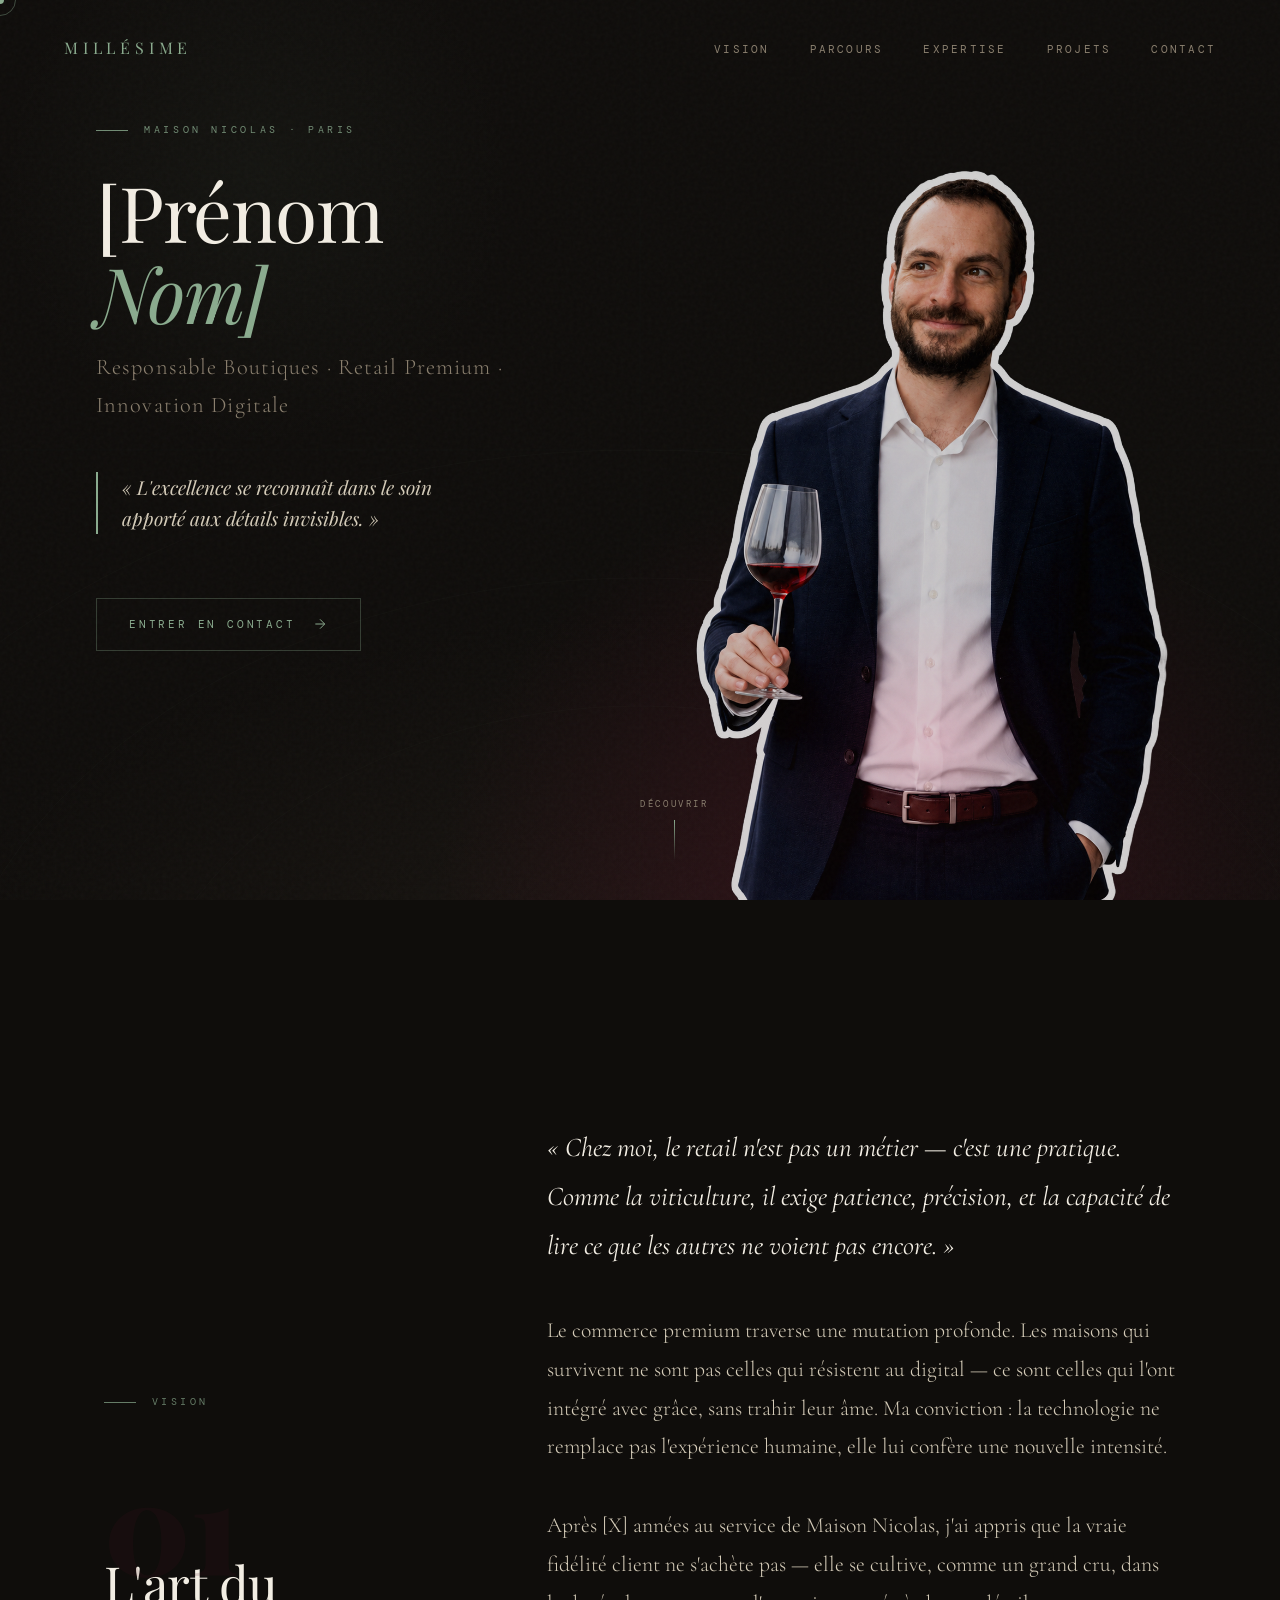
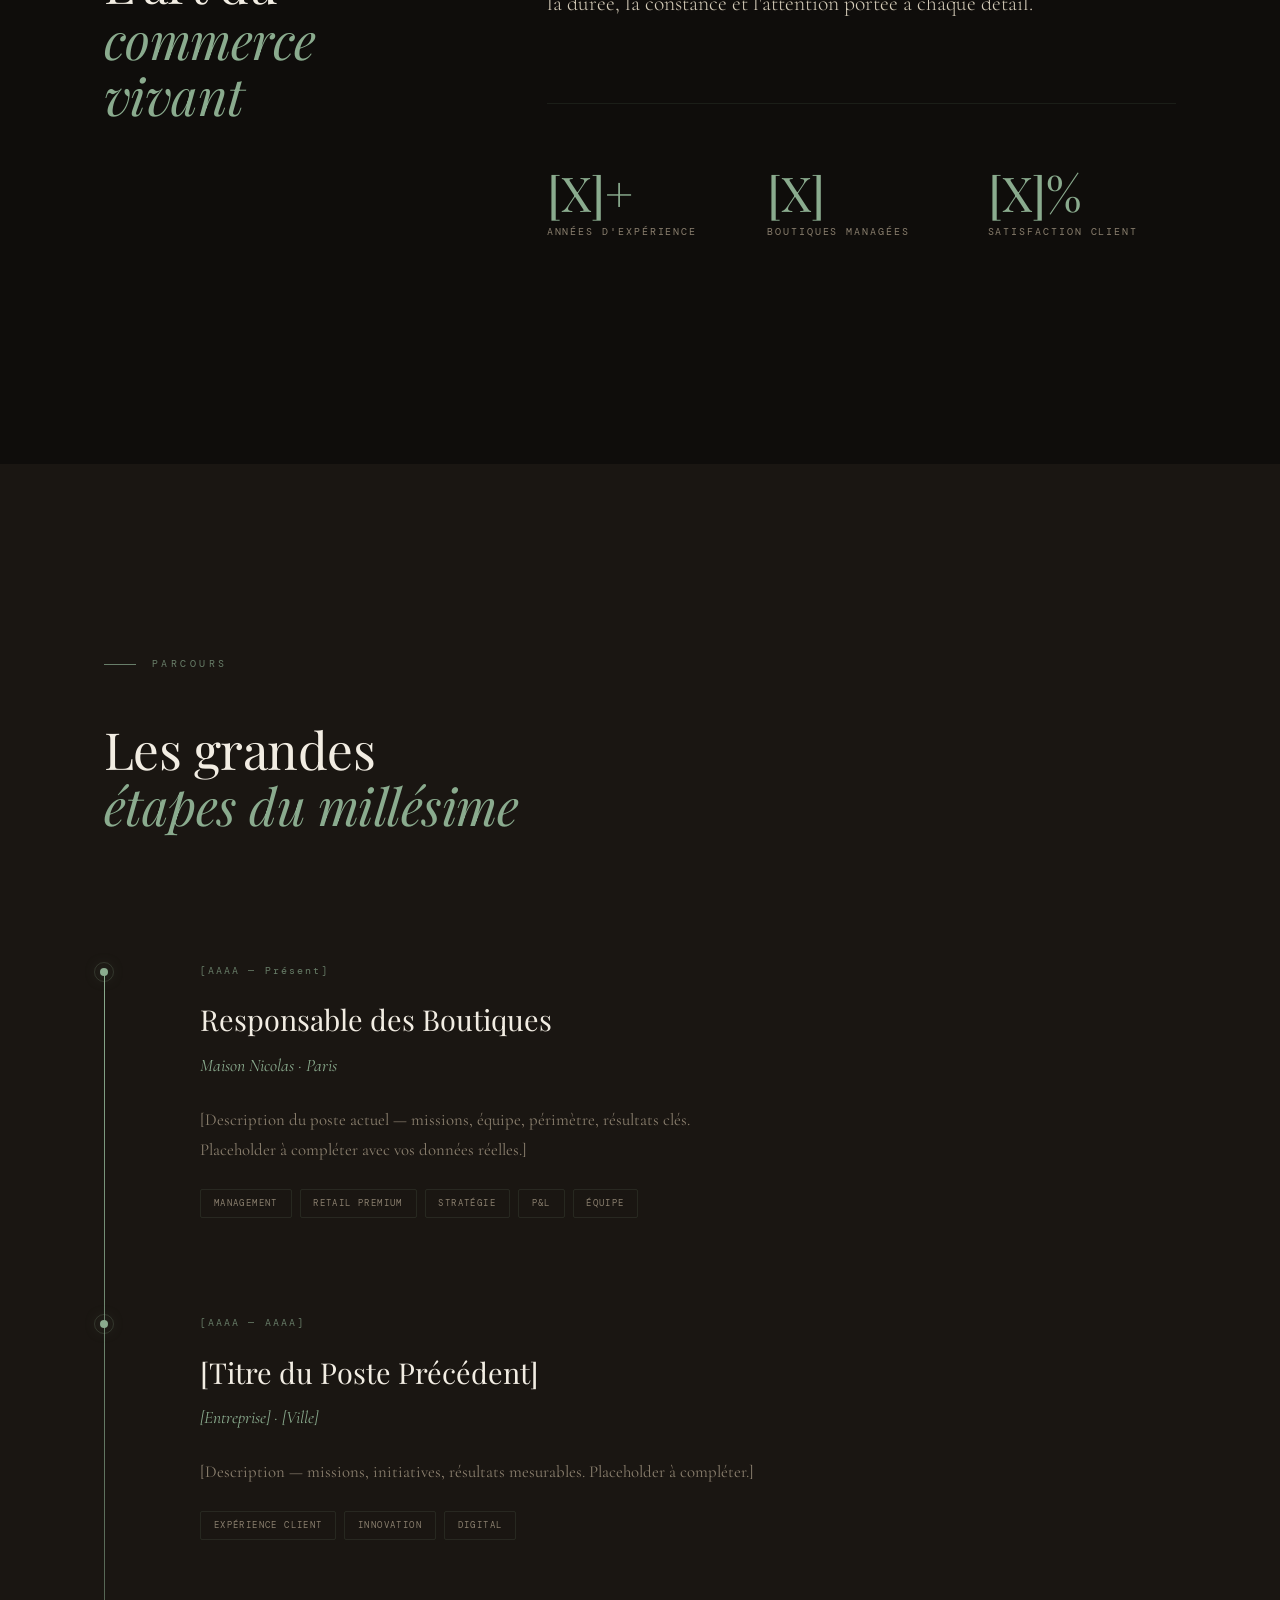
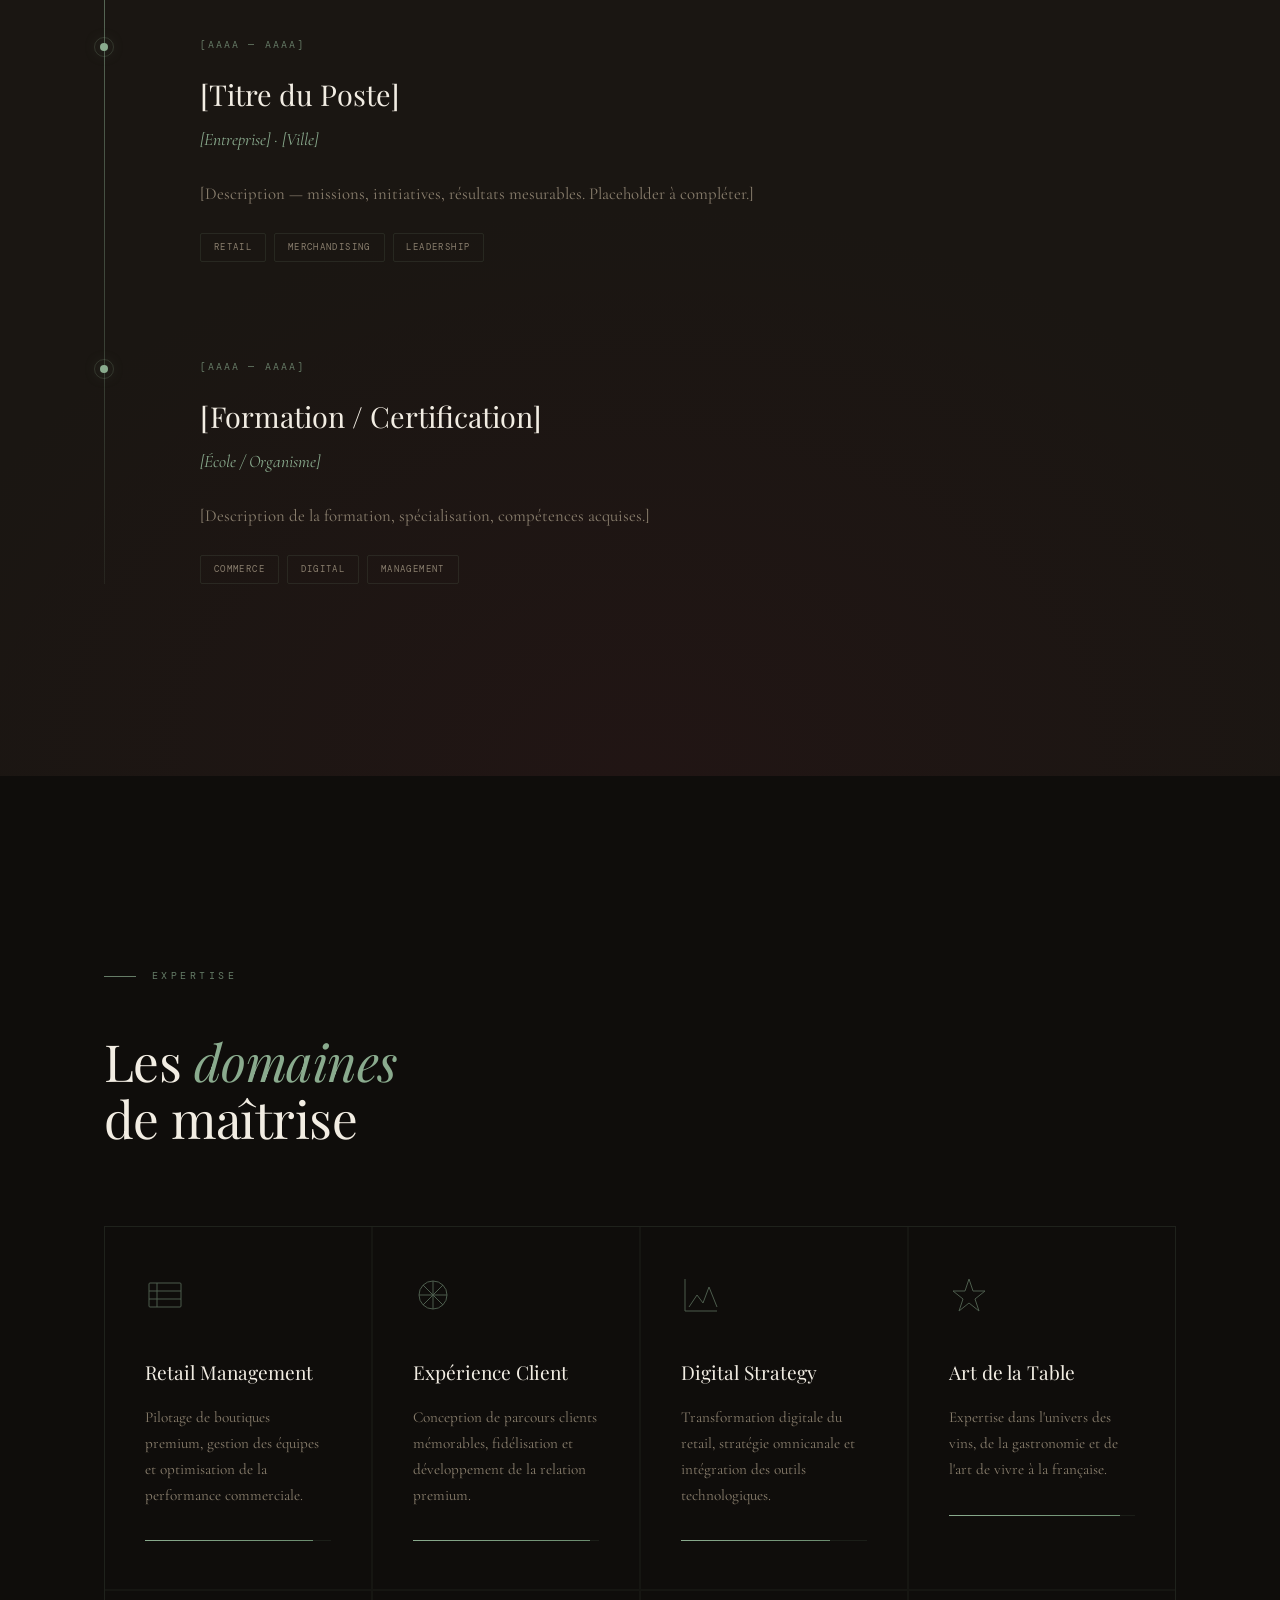
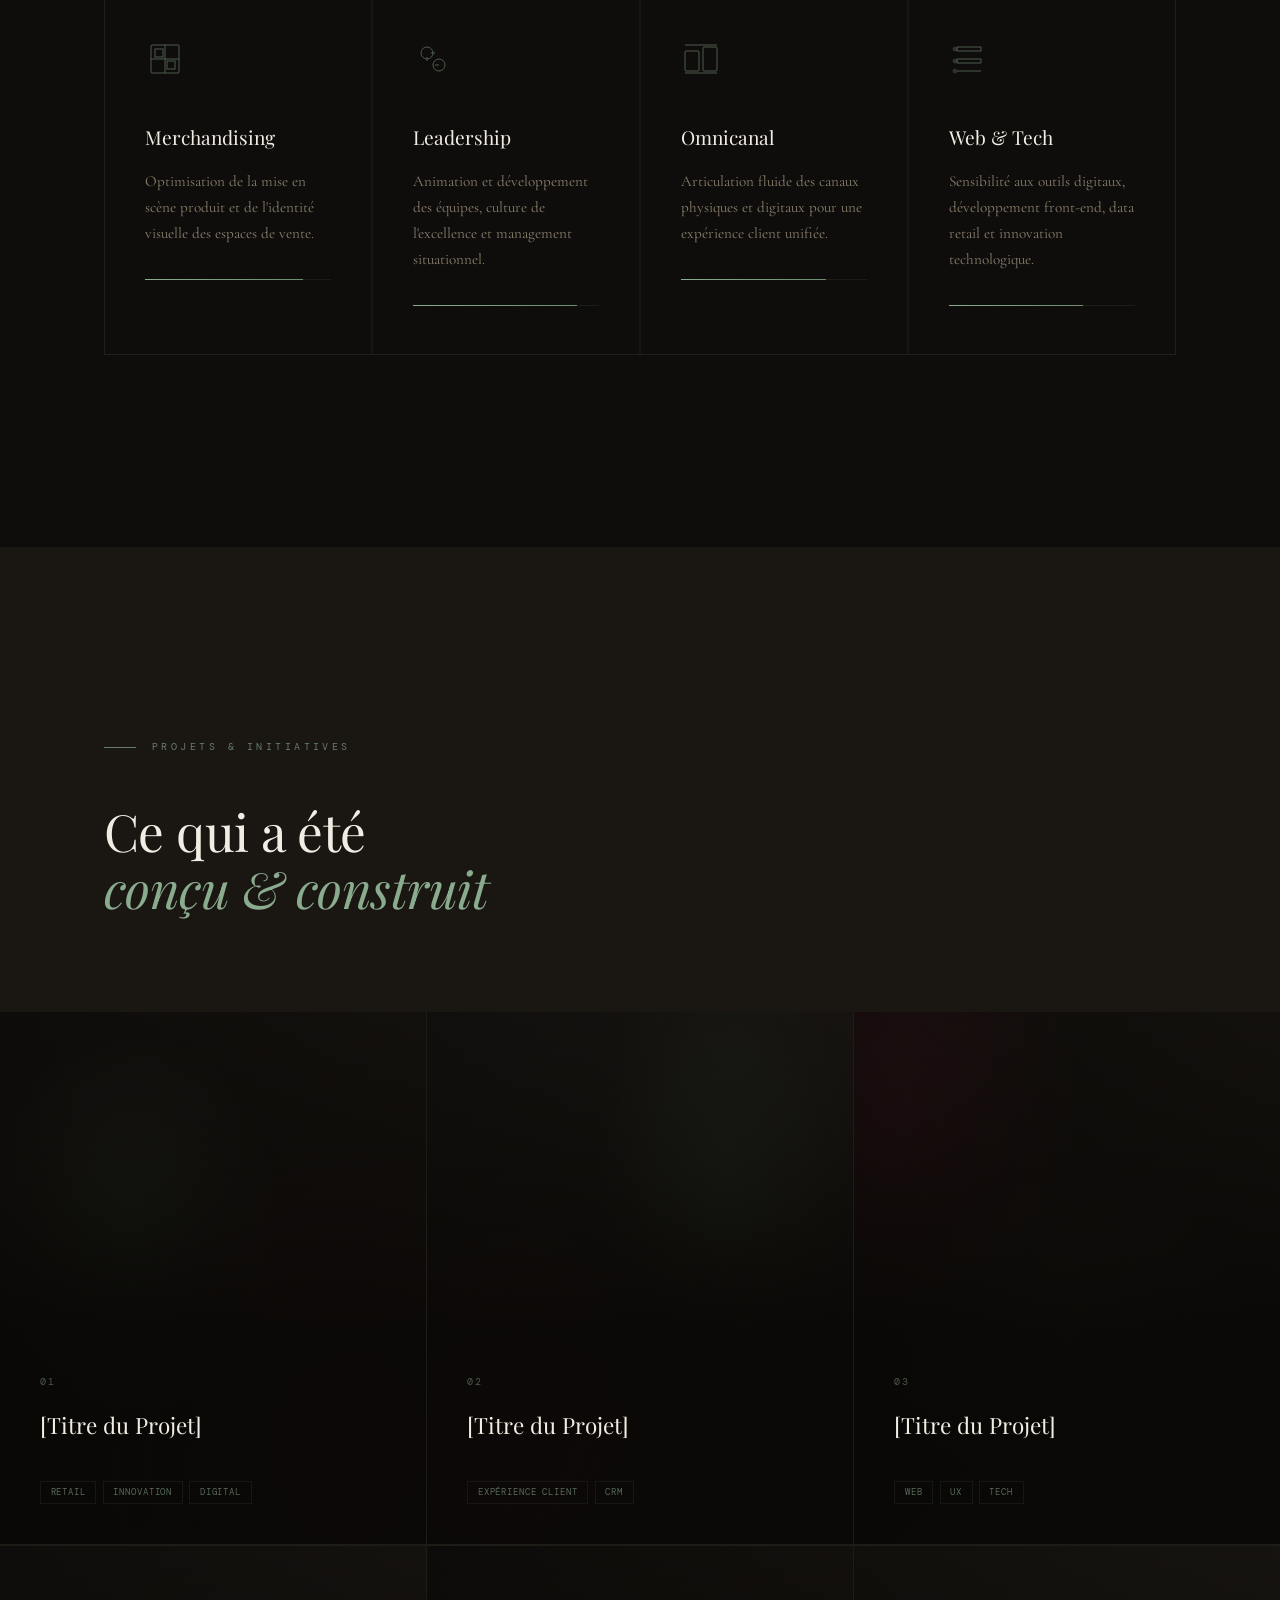
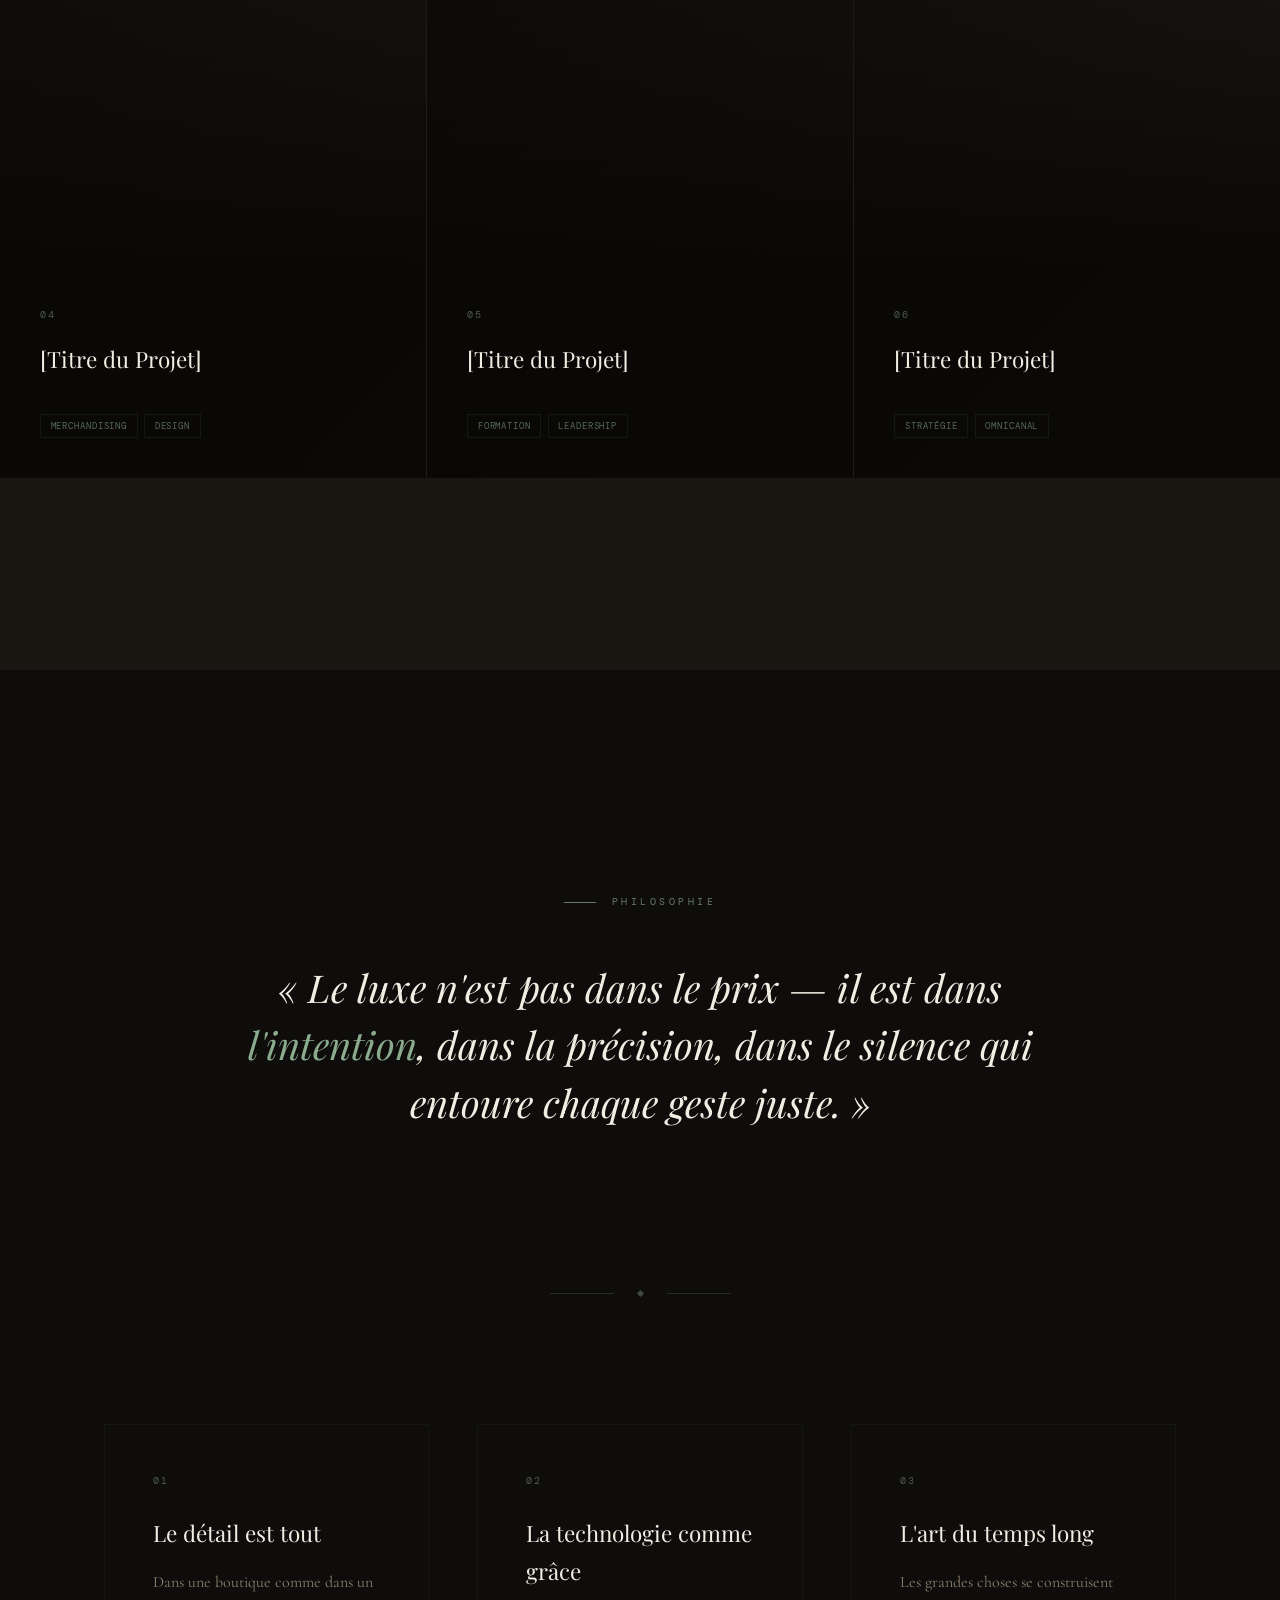
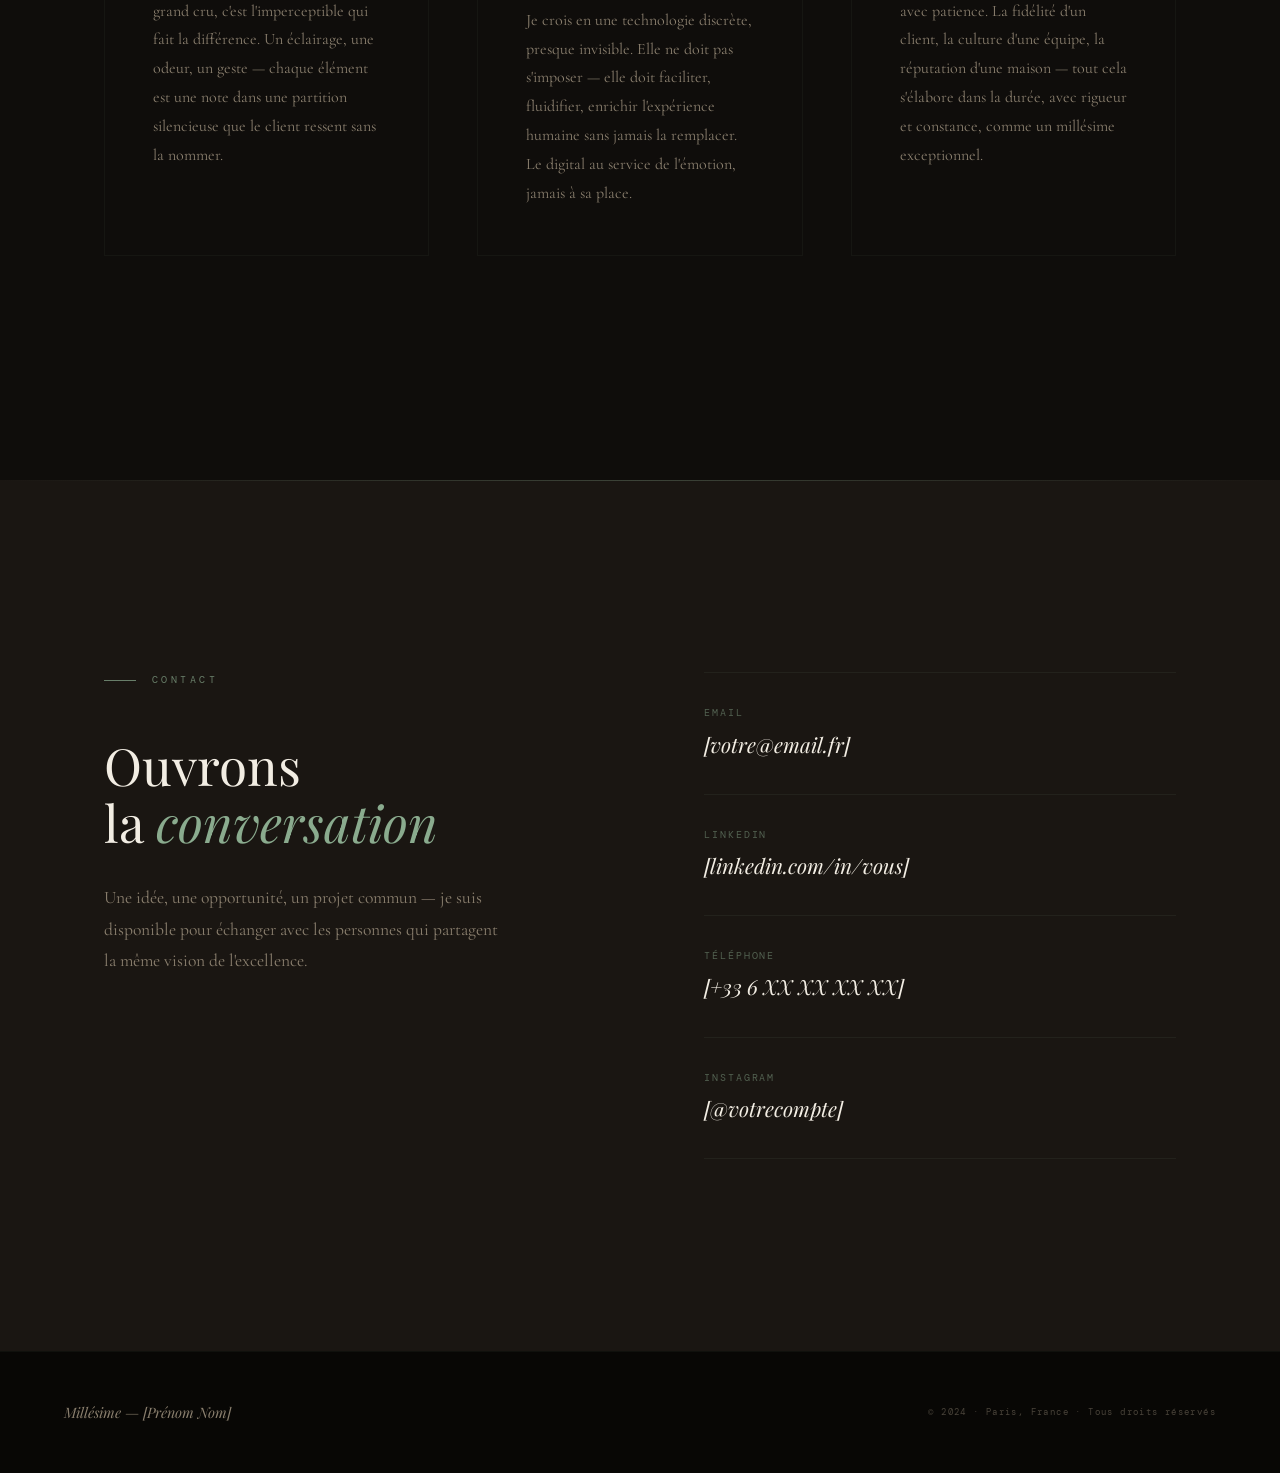
==== commit 426694a1: "First version" ====
--- a/portfolio.html
+++ b/portfolio.html
@@ -10,1273 +10,7 @@
 			href="https://fonts.googleapis.com/css2?family=Playfair+Display:ital,wght@0,400;0,500;0,700;0,900;1,400;1,600&family=Cormorant+Garamond:ital,wght@0,300;0,400;0,500;1,300;1,400&family=DM+Mono:wght@300;400&display=swap"
 			rel="stylesheet" />
 
-		<style>
-			/* ─── CSS Variables ─────────────────────────────────────── */
-			:root {
-				--noir: #080705;
-				--cave: #0f0d0b;
-				--bois: #1a1612;
-				--ivoire: #f2ede3;
-				--champagne: #c9a96e;
-				--or: #b8964a;
-				--bordeaux: #4a1020;
-				--bordeaux2: #6b1a2e;
-				--cuivre: #9c6b3c;
-				--texte: #d4cbb8;
-				--texte2: #8a7f6e;
-				--blanc: #faf8f3;
-				--radius: 2px;
-			}
-
-			/* ─── Reset & Base ──────────────────────────────────────── */
-			*,
-			*::before,
-			*::after {
-				box-sizing: border-box;
-				margin: 0;
-				padding: 0;
-			}
-
-			html {
-				scroll-behavior: smooth;
-				overflow-x: hidden;
-			}
-
-			body {
-				background: var(--noir);
-				color: var(--texte);
-				font-family: "Cormorant Garamond", serif;
-				font-size: 18px;
-				line-height: 1.7;
-				cursor: none;
-				overflow-x: hidden;
-			}
-
-			/* ─── Custom Cursor ─────────────────────────────────────── */
-			#cursor {
-				width: 8px;
-				height: 8px;
-				background: var(--champagne);
-				border-radius: 50%;
-				position: fixed;
-				top: 0;
-				left: 0;
-				pointer-events: none;
-				z-index: 9999;
-				transition:
-					transform 0.15s ease,
-					background 0.3s;
-				transform: translate(-50%, -50%);
-			}
-			#cursor-ring {
-				width: 32px;
-				height: 32px;
-				border: 1px solid rgba(201, 169, 110, 0.4);
-				border-radius: 50%;
-				position: fixed;
-				top: 0;
-				left: 0;
-				pointer-events: none;
-				z-index: 9998;
-				transform: translate(-50%, -50%);
-				transition:
-					width 0.4s ease,
-					height 0.4s ease,
-					border-color 0.4s,
-					transform 0.08s ease;
-			}
-			body:has(a:hover) #cursor-ring,
-			body:has(button:hover) #cursor-ring {
-				width: 56px;
-				height: 56px;
-				border-color: rgba(201, 169, 110, 0.7);
-			}
-
-			/* ─── Noise Overlay ─────────────────────────────────────── */
-			body::before {
-				content: "";
-				position: fixed;
-				inset: 0;
-				background-image: url("data:image/svg+xml,%3Csvg viewBox='0 0 256 256' xmlns='http://www.w3.org/2000/svg'%3E%3Cfilter id='noise'%3E%3CfeTurbulence type='fractalNoise' baseFrequency='0.9' numOctaves='4' stitchTiles='stitch'/%3E%3C/filter%3E%3Crect width='100%25' height='100%25' filter='url(%23noise)' opacity='1'/%3E%3C/svg%3E");
-				opacity: 0.03;
-				pointer-events: none;
-				z-index: 9997;
-			}
-
-			/* ─── Navigation ─────────────────────────────────────────── */
-			nav {
-				position: fixed;
-				top: 0;
-				left: 0;
-				right: 0;
-				z-index: 100;
-				padding: 2rem 4rem;
-				display: flex;
-				align-items: center;
-				justify-content: space-between;
-				mix-blend-mode: normal;
-				transition:
-					background 0.5s,
-					padding 0.4s;
-			}
-			nav.scrolled {
-				background: rgba(8, 7, 5, 0.92);
-				backdrop-filter: blur(12px);
-				padding: 1.2rem 4rem;
-				border-bottom: 1px solid rgba(201, 169, 110, 0.08);
-			}
-			.nav-logo {
-				font-family: "Playfair Display", serif;
-				font-size: 1rem;
-				letter-spacing: 0.3em;
-				text-transform: uppercase;
-				color: var(--champagne);
-				text-decoration: none;
-			}
-			.nav-links {
-				display: flex;
-				gap: 2.5rem;
-				list-style: none;
-			}
-			.nav-links a {
-				font-family: "DM Mono", monospace;
-				font-size: 0.7rem;
-				letter-spacing: 0.2em;
-				text-transform: uppercase;
-				color: var(--texte2);
-				text-decoration: none;
-				transition: color 0.3s;
-				position: relative;
-			}
-			.nav-links a::after {
-				content: "";
-				position: absolute;
-				bottom: -4px;
-				left: 0;
-				width: 0;
-				height: 1px;
-				background: var(--champagne);
-				transition: width 0.4s ease;
-			}
-			.nav-links a:hover {
-				color: var(--champagne);
-			}
-			.nav-links a:hover::after {
-				width: 100%;
-			}
-
-			/* ─── HERO ───────────────────────────────────────────────── */
-			#hero {
-				min-height: 100vh;
-				position: relative;
-				display: grid;
-				grid-template-columns: 1fr 1fr;
-				align-items: end;
-				overflow: hidden;
-				background: var(--cave);
-			}
-
-			/* Abstract wine-cave background */
-			.hero-bg {
-				position: absolute;
-				inset: 0;
-				background:
-					radial-gradient(
-						ellipse 60% 80% at 70% 100%,
-						rgba(74, 16, 32, 0.5) 0%,
-						transparent 60%
-					),
-					radial-gradient(
-						ellipse 40% 60% at 20% 20%,
-						rgba(184, 150, 74, 0.06) 0%,
-						transparent 50%
-					),
-					radial-gradient(
-						ellipse 80% 60% at 50% 110%,
-						rgba(26, 22, 18, 0.9) 0%,
-						transparent 70%
-					),
-					var(--cave);
-			}
-
-			/* Subtle arc lines - cave vaulting */
-			.hero-arcs {
-				position: absolute;
-				inset: 0;
-				overflow: hidden;
-			}
-			.hero-arcs svg {
-				position: absolute;
-				width: 120%;
-				height: 120%;
-				top: -10%;
-				left: -10%;
-				opacity: 0.04;
-			}
-
-			/* Floating particles */
-			.particles {
-				position: absolute;
-				inset: 0;
-				overflow: hidden;
-			}
-			.particle {
-				position: absolute;
-				width: 1px;
-				height: 1px;
-				background: var(--champagne);
-				border-radius: 50%;
-				animation: float-up linear infinite;
-				opacity: 0;
-			}
-
-			@keyframes float-up {
-				0% {
-					transform: translateY(100vh) translateX(0);
-					opacity: 0;
-				}
-				10% {
-					opacity: 0.6;
-				}
-				90% {
-					opacity: 0.2;
-				}
-				100% {
-					transform: translateY(-10vh) translateX(20px);
-					opacity: 0;
-				}
-			}
-
-			/* Hero Left - Text */
-			.hero-text {
-				position: relative;
-				z-index: 2;
-				padding: 0 4rem 8rem 6rem;
-				align-self: center;
-			}
-
-			.hero-eyebrow {
-				font-family: "DM Mono", monospace;
-				font-size: 0.65rem;
-				letter-spacing: 0.35em;
-				text-transform: uppercase;
-				color: var(--champagne);
-				opacity: 0.8;
-				margin-bottom: 2rem;
-				display: flex;
-				align-items: center;
-				gap: 1rem;
-			}
-			.hero-eyebrow::before {
-				content: "";
-				display: inline-block;
-				width: 2rem;
-				height: 1px;
-				background: var(--champagne);
-			}
-
-			.hero-name {
-				font-family: "Playfair Display", serif;
-				font-size: clamp(3.5rem, 6vw, 6rem);
-				font-weight: 400;
-				line-height: 1.05;
-				color: var(--ivoire);
-				letter-spacing: -0.02em;
-				margin-bottom: 1rem;
-				opacity: 0;
-				transform: translateY(30px);
-				animation: reveal 1.2s cubic-bezier(0.22, 1, 0.36, 1) 0.3s
-					forwards;
-			}
-			.hero-name em {
-				font-style: italic;
-				color: var(--champagne);
-			}
-
-			.hero-title {
-				font-family: "Cormorant Garamond", serif;
-				font-size: clamp(1.1rem, 2vw, 1.4rem);
-				font-weight: 300;
-				color: var(--texte2);
-				letter-spacing: 0.05em;
-				margin-bottom: 3rem;
-				opacity: 0;
-				animation: reveal 1.2s cubic-bezier(0.22, 1, 0.36, 1) 0.6s
-					forwards;
-			}
-
-			.hero-signature {
-				font-family: "Playfair Display", serif;
-				font-style: italic;
-				font-size: 1.2rem;
-				color: var(--texte);
-				max-width: 400px;
-				line-height: 1.6;
-				border-left: 2px solid var(--champagne);
-				padding-left: 1.5rem;
-				margin-bottom: 4rem;
-				opacity: 0;
-				animation: reveal 1.2s cubic-bezier(0.22, 1, 0.36, 1) 0.9s
-					forwards;
-			}
-
-			.hero-cta {
-				display: inline-flex;
-				align-items: center;
-				gap: 1rem;
-				font-family: "DM Mono", monospace;
-				font-size: 0.7rem;
-				letter-spacing: 0.25em;
-				text-transform: uppercase;
-				color: var(--champagne);
-				text-decoration: none;
-				padding: 1rem 2rem;
-				border: 1px solid rgba(201, 169, 110, 0.3);
-				transition: all 0.4s ease;
-				opacity: 0;
-				animation: reveal 1.2s cubic-bezier(0.22, 1, 0.36, 1) 1.2s
-					forwards;
-				position: relative;
-				overflow: hidden;
-			}
-			.hero-cta::before {
-				content: "";
-				position: absolute;
-				inset: 0;
-				background: rgba(201, 169, 110, 0.06);
-				transform: translateX(-100%);
-				transition: transform 0.4s ease;
-			}
-			.hero-cta:hover::before {
-				transform: translateX(0);
-			}
-			.hero-cta:hover {
-				border-color: rgba(201, 169, 110, 0.7);
-			}
-			.hero-cta svg {
-				transition: transform 0.3s;
-			}
-			.hero-cta:hover svg {
-				transform: translateX(4px);
-			}
-
-			/* Hero Right - Portrait */
-			.hero-portrait {
-				position: relative;
-				z-index: 2;
-				display: flex;
-				align-items: flex-end;
-				justify-content: center;
-				height: 100vh;
-				padding-right: 4rem;
-				overflow: hidden;
-			}
-
-			.portrait-wrapper {
-				position: relative;
-				height: 85vh;
-				width: auto;
-				opacity: 0;
-				transform: translateY(20px);
-				animation: reveal 1.6s cubic-bezier(0.22, 1, 0.36, 1) 0.5s
-					forwards;
-			}
-			.portrait-wrapper img {
-				height: 100%;
-				width: auto;
-				object-fit: contain;
-				object-position: bottom;
-				filter: contrast(1.05) brightness(0.95);
-				mix-blend-mode: luminosity;
-				opacity: 0.85;
-			}
-
-			/* Halo effect behind portrait */
-			.portrait-halo {
-				position: absolute;
-				bottom: 0;
-				left: 50%;
-				transform: translateX(-50%);
-				width: 60%;
-				height: 40%;
-				background: radial-gradient(
-					ellipse,
-					rgba(74, 16, 32, 0.6) 0%,
-					transparent 70%
-				);
-				pointer-events: none;
-				z-index: -1;
-			}
-
-			/* Millésime badge */
-			.millesime-badge {
-				position: absolute;
-				top: 40%;
-				right: -1rem;
-				width: 90px;
-				height: 90px;
-				border: 1px solid rgba(201, 169, 110, 0.25);
-				border-radius: 50%;
-				display: flex;
-				flex-direction: column;
-				align-items: center;
-				justify-content: center;
-				animation: rotate-slow 20s linear infinite;
-			}
-			.millesime-badge span:first-child {
-				font-family: "DM Mono", monospace;
-				font-size: 1.1rem;
-				color: var(--champagne);
-			}
-			.millesime-badge span:last-child {
-				font-family: "DM Mono", monospace;
-				font-size: 0.45rem;
-				letter-spacing: 0.2em;
-				text-transform: uppercase;
-				color: var(--texte2);
-			}
-			@keyframes rotate-slow {
-				from {
-					transform: rotate(0deg);
-				}
-				to {
-					transform: rotate(360deg);
-				}
-			}
-
-			/* Hero bottom decoration */
-			.hero-bottom {
-				position: absolute;
-				bottom: 2.5rem;
-				left: 50%;
-				transform: translateX(-50%);
-				z-index: 10;
-				display: flex;
-				flex-direction: column;
-				align-items: center;
-				gap: 0.5rem;
-				opacity: 0;
-				animation: reveal 1s ease 2s forwards;
-			}
-			.hero-bottom span {
-				font-family: "DM Mono", monospace;
-				font-size: 0.55rem;
-				letter-spacing: 0.3em;
-				text-transform: uppercase;
-				color: var(--texte2);
-			}
-			.scroll-line {
-				width: 1px;
-				height: 40px;
-				background: linear-gradient(
-					to bottom,
-					var(--champagne),
-					transparent
-				);
-				animation: pulse-line 2s ease-in-out infinite;
-			}
-			@keyframes pulse-line {
-				0%,
-				100% {
-					opacity: 0.4;
-				}
-				50% {
-					opacity: 1;
-				}
-			}
-
-			/* ─── Shared Section Styles ──────────────────────────────── */
-			section {
-				position: relative;
-				overflow: hidden;
-			}
-
-			.container {
-				max-width: 1200px;
-				margin: 0 auto;
-				padding: 0 4rem;
-			}
-
-			.section-label {
-				font-family: "DM Mono", monospace;
-				font-size: 0.62rem;
-				letter-spacing: 0.35em;
-				text-transform: uppercase;
-				color: var(--champagne);
-				opacity: 0.7;
-				display: flex;
-				align-items: center;
-				gap: 1rem;
-				margin-bottom: 3rem;
-			}
-			.section-label::before {
-				content: "";
-				display: inline-block;
-				width: 2rem;
-				height: 1px;
-				background: currentColor;
-			}
-
-			.section-title {
-				font-family: "Playfair Display", serif;
-				font-size: clamp(2.5rem, 4vw, 4rem);
-				font-weight: 400;
-				line-height: 1.1;
-				color: var(--ivoire);
-				letter-spacing: -0.01em;
-			}
-			.section-title em {
-				font-style: italic;
-				color: var(--champagne);
-			}
-
-			@keyframes reveal {
-				to {
-					opacity: 1;
-					transform: translateY(0);
-				}
-			}
-
-			/* Scroll reveal */
-			.reveal {
-				opacity: 0;
-				transform: translateY(40px);
-				transition:
-					opacity 0.9s cubic-bezier(0.22, 1, 0.36, 1),
-					transform 0.9s cubic-bezier(0.22, 1, 0.36, 1);
-			}
-			.reveal.visible {
-				opacity: 1;
-				transform: translateY(0);
-			}
-			.reveal-delay-1 {
-				transition-delay: 0.15s;
-			}
-			.reveal-delay-2 {
-				transition-delay: 0.3s;
-			}
-			.reveal-delay-3 {
-				transition-delay: 0.45s;
-			}
-			.reveal-delay-4 {
-				transition-delay: 0.6s;
-			}
-
-			/* ─── VISION ─────────────────────────────────────────────── */
-			#vision {
-				padding: 14rem 0;
-				background: var(--cave);
-			}
-			.vision-inner {
-				display: grid;
-				grid-template-columns: 1fr 2fr;
-				gap: 8rem;
-				align-items: start;
-			}
-			.vision-side {
-				position: sticky;
-				top: 30vh;
-			}
-			.vision-number {
-				font-family: "Playfair Display", serif;
-				font-size: 8rem;
-				font-weight: 900;
-				color: var(--bordeaux);
-				opacity: 0.15;
-				line-height: 1;
-				margin-bottom: -2rem;
-				user-select: none;
-			}
-			.vision-body p {
-				font-family: "Cormorant Garamond", serif;
-				font-size: 1.35rem;
-				font-weight: 300;
-				line-height: 1.8;
-				color: var(--texte);
-				margin-bottom: 2.5rem;
-			}
-			.vision-body p:first-child {
-				font-size: 1.7rem;
-				font-weight: 400;
-				color: var(--ivoire);
-				font-style: italic;
-			}
-			.vision-stats {
-				display: grid;
-				grid-template-columns: repeat(3, 1fr);
-				gap: 2rem;
-				margin-top: 5rem;
-				padding-top: 4rem;
-				border-top: 1px solid rgba(201, 169, 110, 0.1);
-			}
-			.stat-item {
-			}
-			.stat-number {
-				font-family: "Playfair Display", serif;
-				font-size: 3rem;
-				font-weight: 400;
-				color: var(--champagne);
-				line-height: 1;
-				margin-bottom: 0.5rem;
-			}
-			.stat-label {
-				font-family: "DM Mono", monospace;
-				font-size: 0.6rem;
-				letter-spacing: 0.2em;
-				text-transform: uppercase;
-				color: var(--texte2);
-			}
-
-			/* ─── TIMELINE ───────────────────────────────────────────── */
-			#timeline {
-				padding: 12rem 0;
-				background: var(--bois);
-			}
-			#timeline::before {
-				content: "";
-				position: absolute;
-				inset: 0;
-				background: radial-gradient(
-					ellipse 100% 50% at 50% 100%,
-					rgba(74, 16, 32, 0.15) 0%,
-					transparent 60%
-				);
-			}
-
-			.timeline-header {
-				margin-bottom: 8rem;
-			}
-
-			.timeline-track {
-				position: relative;
-				padding-left: 3rem;
-			}
-			.timeline-track::before {
-				content: "";
-				position: absolute;
-				left: 0;
-				top: 0.5rem;
-				bottom: 0;
-				width: 1px;
-				background: linear-gradient(
-					to bottom,
-					var(--champagne),
-					rgba(201, 169, 110, 0.1)
-				);
-			}
-
-			.timeline-item {
-				position: relative;
-				padding-bottom: 6rem;
-				padding-left: 3rem;
-			}
-			.timeline-item:last-child {
-				padding-bottom: 0;
-			}
-
-			.timeline-dot {
-				position: absolute;
-				left: -3rem;
-				top: 0.4rem;
-				width: 8px;
-				height: 8px;
-				border-radius: 50%;
-				background: var(--champagne);
-				transform: translateX(-50%);
-				box-shadow: 0 0 16px rgba(201, 169, 110, 0.4);
-			}
-			.timeline-dot::before {
-				content: "";
-				position: absolute;
-				inset: -6px;
-				border: 1px solid rgba(201, 169, 110, 0.2);
-				border-radius: 50%;
-			}
-
-			.timeline-date {
-				font-family: "DM Mono", monospace;
-				font-size: 0.65rem;
-				letter-spacing: 0.2em;
-				color: var(--champagne);
-				opacity: 0.7;
-				margin-bottom: 1rem;
-			}
-			.timeline-role {
-				font-family: "Playfair Display", serif;
-				font-size: 1.8rem;
-				font-weight: 400;
-				color: var(--ivoire);
-				margin-bottom: 0.4rem;
-			}
-			.timeline-company {
-				font-family: "Cormorant Garamond", serif;
-				font-size: 1.1rem;
-				font-style: italic;
-				color: var(--champagne);
-				margin-bottom: 1.5rem;
-			}
-			.timeline-desc {
-				font-family: "Cormorant Garamond", serif;
-				font-size: 1.05rem;
-				color: var(--texte2);
-				max-width: 560px;
-				line-height: 1.8;
-				margin-bottom: 1.5rem;
-			}
-			.timeline-tags {
-				display: flex;
-				flex-wrap: wrap;
-				gap: 0.5rem;
-			}
-			.tag {
-				font-family: "DM Mono", monospace;
-				font-size: 0.58rem;
-				letter-spacing: 0.15em;
-				text-transform: uppercase;
-				color: var(--texte2);
-				padding: 0.35rem 0.8rem;
-				border: 1px solid rgba(201, 169, 110, 0.12);
-				border-radius: var(--radius);
-			}
-
-			/* ─── EXPERTISE ──────────────────────────────────────────── */
-			#expertise {
-				padding: 12rem 0;
-				background: var(--cave);
-			}
-			.expertise-grid {
-				display: grid;
-				grid-template-columns: repeat(4, 1fr);
-				gap: 1.5px;
-				margin-top: 6rem;
-				background: rgba(201, 169, 110, 0.06);
-				border: 1px solid rgba(201, 169, 110, 0.08);
-			}
-			.expertise-card {
-				background: var(--cave);
-				padding: 3rem 2.5rem;
-				position: relative;
-				overflow: hidden;
-				transition: background 0.4s;
-			}
-			.expertise-card::before {
-				content: "";
-				position: absolute;
-				inset: 0;
-				background: radial-gradient(
-					ellipse 80% 80% at 50% 120%,
-					rgba(74, 16, 32, 0.3),
-					transparent
-				);
-				opacity: 0;
-				transition: opacity 0.5s;
-			}
-			.expertise-card:hover {
-				background: var(--bois);
-			}
-			.expertise-card:hover::before {
-				opacity: 1;
-			}
-
-			.expertise-icon {
-				width: 40px;
-				height: 40px;
-				margin-bottom: 2rem;
-				opacity: 0.5;
-				transition: opacity 0.3s;
-			}
-			.expertise-card:hover .expertise-icon {
-				opacity: 1;
-			}
-
-			.expertise-name {
-				font-family: "Playfair Display", serif;
-				font-size: 1.2rem;
-				font-weight: 400;
-				color: var(--ivoire);
-				margin-bottom: 1rem;
-				transition: color 0.3s;
-			}
-			.expertise-card:hover .expertise-name {
-				color: var(--champagne);
-			}
-
-			.expertise-desc {
-				font-family: "Cormorant Garamond", serif;
-				font-size: 0.95rem;
-				color: var(--texte2);
-				line-height: 1.7;
-			}
-
-			.expertise-level {
-				margin-top: 2rem;
-				height: 1px;
-				background: rgba(201, 169, 110, 0.1);
-				position: relative;
-				overflow: hidden;
-			}
-			.expertise-level-bar {
-				height: 100%;
-				background: linear-gradient(
-					to right,
-					var(--champagne),
-					var(--or)
-				);
-				width: 0;
-				transition: width 1.2s cubic-bezier(0.22, 1, 0.36, 1);
-			}
-			.expertise-card.visible .expertise-level-bar {
-				width: var(--level);
-			}
-
-			/* ─── PROJECTS ───────────────────────────────────────────── */
-			#projects {
-				padding: 12rem 0;
-				background: var(--bois);
-			}
-			.projects-grid {
-				display: grid;
-				grid-template-columns: repeat(3, 1fr);
-				gap: 1.5px;
-				margin-top: 6rem;
-				background: rgba(201, 169, 110, 0.04);
-			}
-			.project-card {
-				position: relative;
-				background: var(--bois);
-				overflow: hidden;
-				aspect-ratio: 4/5;
-				cursor: pointer;
-			}
-			.project-card-inner {
-				position: absolute;
-				inset: 0;
-				padding: 2.5rem;
-				display: flex;
-				flex-direction: column;
-				justify-content: flex-end;
-				background: linear-gradient(
-					to top,
-					rgba(8, 7, 5, 0.9) 40%,
-					rgba(8, 7, 5, 0.1) 100%
-				);
-				transition: background 0.5s;
-			}
-			.project-card:hover .project-card-inner {
-				background: linear-gradient(
-					to top,
-					rgba(74, 16, 32, 0.95) 50%,
-					rgba(8, 7, 5, 0.2) 100%
-				);
-			}
-
-			/* Abstract project backgrounds */
-			.project-bg {
-				position: absolute;
-				inset: 0;
-				transition: transform 0.7s cubic-bezier(0.22, 1, 0.36, 1);
-			}
-			.project-card:hover .project-bg {
-				transform: scale(1.04);
-			}
-
-			.project-bg-1 {
-				background:
-					radial-gradient(
-						ellipse 60% 60% at 30% 40%,
-						rgba(184, 150, 74, 0.12) 0%,
-						transparent 60%
-					),
-					radial-gradient(
-						ellipse 80% 80% at 80% 80%,
-						rgba(74, 16, 32, 0.4) 0%,
-						transparent 70%
-					),
-					linear-gradient(135deg, #0f0d0b 0%, #1a1612 100%);
-			}
-			.project-bg-2 {
-				background:
-					radial-gradient(
-						ellipse 50% 70% at 70% 30%,
-						rgba(156, 107, 60, 0.15) 0%,
-						transparent 60%
-					),
-					radial-gradient(
-						ellipse 80% 60% at 20% 80%,
-						rgba(74, 16, 32, 0.5) 0%,
-						transparent 70%
-					),
-					linear-gradient(135deg, #12100e 0%, #1f1b16 100%);
-			}
-			.project-bg-3 {
-				background:
-					radial-gradient(
-						ellipse 70% 50% at 50% 60%,
-						rgba(201, 169, 110, 0.08) 0%,
-						transparent 60%
-					),
-					radial-gradient(
-						ellipse 60% 80% at 10% 20%,
-						rgba(74, 16, 32, 0.3) 0%,
-						transparent 70%
-					),
-					linear-gradient(135deg, #0e0c0a 0%, #1c1814 100%);
-			}
-			.project-bg-4,
-			.project-bg-5,
-			.project-bg-6 {
-				background: linear-gradient(135deg, #110f0d 0%, #1a1612 100%);
-			}
-
-			.project-num {
-				font-family: "DM Mono", monospace;
-				font-size: 0.6rem;
-				color: var(--champagne);
-				opacity: 0.5;
-				letter-spacing: 0.2em;
-				margin-bottom: 1rem;
-			}
-			.project-title {
-				font-family: "Playfair Display", serif;
-				font-size: 1.4rem;
-				font-weight: 400;
-				color: var(--ivoire);
-				margin-bottom: 0.8rem;
-			}
-			.project-desc {
-				font-family: "Cormorant Garamond", serif;
-				font-size: 0.95rem;
-				color: var(--texte2);
-				line-height: 1.6;
-				margin-bottom: 1.5rem;
-				max-height: 0;
-				overflow: hidden;
-				transition: max-height 0.5s ease;
-			}
-			.project-card:hover .project-desc {
-				max-height: 100px;
-			}
-			.project-tags {
-				display: flex;
-				flex-wrap: wrap;
-				gap: 0.4rem;
-			}
-			.project-tag {
-				font-family: "DM Mono", monospace;
-				font-size: 0.55rem;
-				letter-spacing: 0.1em;
-				text-transform: uppercase;
-				color: var(--champagne);
-				opacity: 0.6;
-				padding: 0.2rem 0.6rem;
-				border: 1px solid rgba(201, 169, 110, 0.15);
-			}
-
-			.project-arrow {
-				position: absolute;
-				top: 2.5rem;
-				right: 2.5rem;
-				opacity: 0;
-				transform: translate(-8px, 8px);
-				transition:
-					opacity 0.3s,
-					transform 0.3s;
-				color: var(--champagne);
-			}
-			.project-card:hover .project-arrow {
-				opacity: 1;
-				transform: translate(0, 0);
-			}
-
-			/* ─── PHILOSOPHY ─────────────────────────────────────────── */
-			#philosophy {
-				padding: 14rem 0;
-				background: var(--cave);
-				text-align: center;
-			}
-			.philosophy-intro {
-				max-width: 800px;
-				margin: 0 auto 8rem;
-			}
-			.philosophy-intro p {
-				font-family: "Playfair Display", serif;
-				font-size: clamp(1.8rem, 3vw, 2.5rem);
-				font-style: italic;
-				font-weight: 400;
-				color: var(--ivoire);
-				line-height: 1.5;
-				margin-bottom: 2rem;
-			}
-			.philosophy-intro p span {
-				color: var(--champagne);
-			}
-
-			.philosophy-pillars {
-				display: grid;
-				grid-template-columns: repeat(3, 1fr);
-				gap: 3rem;
-				margin-top: 6rem;
-				text-align: left;
-			}
-			.pillar {
-				padding: 3rem;
-				border: 1px solid rgba(201, 169, 110, 0.06);
-				position: relative;
-				transition: border-color 0.4s;
-			}
-			.pillar:hover {
-				border-color: rgba(201, 169, 110, 0.2);
-			}
-			.pillar::before {
-				content: "";
-				position: absolute;
-				top: 0;
-				left: 0;
-				width: 0;
-				height: 1px;
-				background: var(--champagne);
-				transition: width 0.6s ease;
-			}
-			.pillar:hover::before {
-				width: 100%;
-			}
-
-			.pillar-number {
-				font-family: "DM Mono", monospace;
-				font-size: 0.6rem;
-				color: var(--champagne);
-				opacity: 0.5;
-				letter-spacing: 0.2em;
-				margin-bottom: 1.5rem;
-			}
-			.pillar-title {
-				font-family: "Playfair Display", serif;
-				font-size: 1.4rem;
-				color: var(--ivoire);
-				margin-bottom: 1rem;
-			}
-			.pillar-text {
-				font-family: "Cormorant Garamond", serif;
-				font-size: 1rem;
-				color: var(--texte2);
-				line-height: 1.8;
-			}
-
-			/* ─── CONTACT ────────────────────────────────────────────── */
-			#contact {
-				padding: 12rem 0;
-				background: var(--bois);
-				position: relative;
-			}
-			#contact::before {
-				content: "";
-				position: absolute;
-				top: 0;
-				left: 0;
-				right: 0;
-				height: 1px;
-				background: linear-gradient(
-					to right,
-					transparent,
-					rgba(201, 169, 110, 0.3),
-					transparent
-				);
-			}
-
-			.contact-inner {
-				display: grid;
-				grid-template-columns: 1fr 1fr;
-				gap: 8rem;
-				align-items: start;
-			}
-			.contact-heading {
-				font-family: "Playfair Display", serif;
-				font-size: clamp(2.5rem, 4vw, 4.5rem);
-				font-weight: 400;
-				color: var(--ivoire);
-				line-height: 1.1;
-				margin-bottom: 2rem;
-			}
-			.contact-heading em {
-				font-style: italic;
-				color: var(--champagne);
-			}
-			.contact-sub {
-				font-family: "Cormorant Garamond", serif;
-				font-size: 1.1rem;
-				color: var(--texte2);
-				line-height: 1.8;
-				max-width: 400px;
-			}
-
-			.contact-links {
-				display: flex;
-				flex-direction: column;
-				gap: 0;
-			}
-			.contact-link {
-				display: flex;
-				align-items: center;
-				justify-content: space-between;
-				padding: 2rem 0;
-				border-bottom: 1px solid rgba(201, 169, 110, 0.08);
-				text-decoration: none;
-				color: var(--texte);
-				transition: all 0.3s;
-				group: true;
-			}
-			.contact-link:first-child {
-				border-top: 1px solid rgba(201, 169, 110, 0.08);
-			}
-			.contact-link:hover {
-				padding-left: 1rem;
-				color: var(--champagne);
-			}
-			.contact-link-left {
-				display: flex;
-				flex-direction: column;
-			}
-			.contact-link-platform {
-				font-family: "DM Mono", monospace;
-				font-size: 0.6rem;
-				letter-spacing: 0.2em;
-				text-transform: uppercase;
-				color: var(--champagne);
-				opacity: 0.5;
-				margin-bottom: 0.3rem;
-				transition: opacity 0.3s;
-			}
-			.contact-link:hover .contact-link-platform {
-				opacity: 1;
-			}
-			.contact-link-value {
-				font-family: "Playfair Display", serif;
-				font-size: 1.3rem;
-				font-style: italic;
-				color: var(--ivoire);
-				transition: color 0.3s;
-			}
-			.contact-link:hover .contact-link-value {
-				color: var(--champagne);
-			}
-			.contact-link-arrow {
-				color: var(--champagne);
-				opacity: 0;
-				transition:
-					opacity 0.3s,
-					transform 0.3s;
-			}
-			.contact-link:hover .contact-link-arrow {
-				opacity: 1;
-				transform: translateX(4px);
-			}
-
-			/* ─── FOOTER ─────────────────────────────────────────────── */
-			footer {
-				padding: 3rem 4rem;
-				border-top: 1px solid rgba(201, 169, 110, 0.06);
-				display: flex;
-				align-items: center;
-				justify-content: space-between;
-				background: var(--noir);
-			}
-			.footer-mark {
-				font-family: "Playfair Display", serif;
-				font-style: italic;
-				font-size: 0.9rem;
-				color: var(--texte2);
-			}
-			.footer-copy {
-				font-family: "DM Mono", monospace;
-				font-size: 0.58rem;
-				letter-spacing: 0.15em;
-				color: var(--texte2);
-				opacity: 0.5;
-			}
-
-			/* ─── Divider ornament ───────────────────────────────────── */
-			.ornament {
-				display: flex;
-				align-items: center;
-				justify-content: center;
-				gap: 1.5rem;
-				margin: 0 auto;
-				padding: 2rem 0;
-			}
-			.ornament-line {
-				width: 4rem;
-				height: 1px;
-				background: rgba(201, 169, 110, 0.2);
-			}
-			.ornament-diamond {
-				width: 5px;
-				height: 5px;
-				background: rgba(201, 169, 110, 0.4);
-				transform: rotate(45deg);
-			}
-
-			/* ─── Responsive ─────────────────────────────────────────── */
-			@media (max-width: 1024px) {
-				#hero {
-					grid-template-columns: 1fr;
-				}
-				.hero-portrait {
-					display: none;
-				}
-				.hero-text {
-					padding: 0 2rem 6rem;
-				}
-				nav {
-					padding: 1.5rem 2rem;
-				}
-				nav.scrolled {
-					padding: 1rem 2rem;
-				}
-				.container {
-					padding: 0 2rem;
-				}
-				.vision-inner {
-					grid-template-columns: 1fr;
-					gap: 3rem;
-				}
-				.vision-side {
-					position: static;
-				}
-				.expertise-grid {
-					grid-template-columns: repeat(2, 1fr);
-				}
-				.projects-grid {
-					grid-template-columns: repeat(2, 1fr);
-				}
-				.philosophy-pillars {
-					grid-template-columns: 1fr;
-				}
-				.contact-inner {
-					grid-template-columns: 1fr;
-					gap: 4rem;
-				}
-				.nav-links {
-					display: none;
-				}
-			}
-			@media (max-width: 640px) {
-				.expertise-grid {
-					grid-template-columns: 1fr;
-				}
-				.projects-grid {
-					grid-template-columns: 1fr;
-				}
-				.vision-stats {
-					grid-template-columns: 1fr;
-					gap: 1.5rem;
-				}
-				footer {
-					flex-direction: column;
-					gap: 1rem;
-					text-align: center;
-				}
-			}
-		</style>
+		<link rel="stylesheet" href="style.css" />
 	</head>
 	<body>
 		<!-- Custom Cursor -->
@@ -1309,35 +43,35 @@
 						cy="900"
 						rx="700"
 						ry="500"
-						stroke="#c9a96e"
+						stroke="#8aab8e"
 						stroke-width="0.5" />
 					<ellipse
 						cx="600"
 						cy="900"
 						rx="550"
 						ry="400"
-						stroke="#c9a96e"
+						stroke="#8aab8e"
 						stroke-width="0.5" />
 					<ellipse
 						cx="600"
 						cy="900"
 						rx="400"
 						ry="300"
-						stroke="#c9a96e"
+						stroke="#8aab8e"
 						stroke-width="0.5" />
 					<line
 						x1="600"
 						y1="0"
 						x2="600"
 						y2="800"
-						stroke="#c9a96e"
+						stroke="#8aab8e"
 						stroke-width="0.3" />
 					<line
 						x1="0"
 						y1="400"
 						x2="1200"
 						y2="400"
-						stroke="#c9a96e"
+						stroke="#8aab8e"
 						stroke-width="0.3" />
 				</svg>
 			</div>
@@ -1374,12 +108,12 @@
 			<!-- Portrait Right -->
 			<div class="hero-portrait">
 				<div class="portrait-wrapper">
-					<img src="me.png" alt="Portrait" />
+					<img src="meme.png" alt="Portrait" />
 					<div class="portrait-halo"></div>
-					<div class="millesime-badge">
+					<!-- <div class="millesime-badge">
 						<span>2024</span>
 						<span>Millésime</span>
-					</div>
+					</div> -->
 				</div>
 			</div>
 
@@ -1560,7 +294,7 @@
 							class="expertise-icon"
 							viewBox="0 0 40 40"
 							fill="none"
-							stroke="#c9a96e"
+							stroke="#8aab8e"
 							stroke-width="1">
 							<rect x="4" y="8" width="32" height="24" rx="1" />
 							<path d="M4 16h32M12 8v24M4 24h32" />
@@ -1582,7 +316,7 @@
 							class="expertise-icon"
 							viewBox="0 0 40 40"
 							fill="none"
-							stroke="#c9a96e"
+							stroke="#8aab8e"
 							stroke-width="1">
 							<circle cx="20" cy="20" r="14" />
 							<path d="M20 6v28M6 20h28" />
@@ -1606,7 +340,7 @@
 							class="expertise-icon"
 							viewBox="0 0 40 40"
 							fill="none"
-							stroke="#c9a96e"
+							stroke="#8aab8e"
 							stroke-width="1">
 							<path d="M8 32l8-12 6 8 6-16 8 20" />
 							<path d="M4 4v32h32" />
@@ -1629,7 +363,7 @@
 							class="expertise-icon"
 							viewBox="0 0 40 40"
 							fill="none"
-							stroke="#c9a96e"
+							stroke="#8aab8e"
 							stroke-width="1">
 							<path
 								d="M20 4l4 12h12l-10 8 4 12-10-8-10 8 4-12L4 16h12z" />
@@ -1651,7 +385,7 @@
 							class="expertise-icon"
 							viewBox="0 0 40 40"
 							fill="none"
-							stroke="#c9a96e"
+							stroke="#8aab8e"
 							stroke-width="1">
 							<rect x="6" y="6" width="28" height="28" rx="1" />
 							<path d="M6 20h28M20 6v28" />
@@ -1675,7 +409,7 @@
 							class="expertise-icon"
 							viewBox="0 0 40 40"
 							fill="none"
-							stroke="#c9a96e"
+							stroke="#8aab8e"
 							stroke-width="1">
 							<circle cx="14" cy="14" r="6" />
 							<circle cx="26" cy="26" r="6" />
@@ -1698,7 +432,7 @@
 							class="expertise-icon"
 							viewBox="0 0 40 40"
 							fill="none"
-							stroke="#c9a96e"
+							stroke="#8aab8e"
 							stroke-width="1">
 							<rect x="4" y="12" width="14" height="20" rx="1" />
 							<rect x="22" y="8" width="14" height="24" rx="1" />
@@ -1721,26 +455,26 @@
 							class="expertise-icon"
 							viewBox="0 0 40 40"
 							fill="none"
-							stroke="#c9a96e"
+							stroke="#8aab8e"
 							stroke-width="1">
 							<path d="M8 8h24v4H8zM8 20h24v4H8zM8 32h24" />
 							<circle
 								cx="6"
 								cy="10"
 								r="2"
-								fill="#c9a96e"
+								fill="#8aab8e"
 								opacity="0.5" />
 							<circle
 								cx="6"
 								cy="22"
 								r="2"
-								fill="#c9a96e"
+								fill="#8aab8e"
 								opacity="0.5" />
 							<circle
 								cx="6"
 								cy="32"
 								r="2"
-								fill="#c9a96e"
+								fill="#8aab8e"
 								opacity="0.5" />
 						</svg>
 						<div class="expertise-name">Web & Tech</div>
@@ -2137,101 +871,6 @@
 			>
 		</footer>
 
-		<!-- ─── JavaScript ────────────────────────────────────────── -->
-		<script>
-			/* Custom cursor */
-			const cursor = document.getElementById("cursor");
-			const ring = document.getElementById("cursor-ring");
-			let mx = 0,
-				my = 0,
-				rx = 0,
-				ry = 0;
-
-			document.addEventListener("mousemove", (e) => {
-				mx = e.clientX;
-				my = e.clientY;
-				cursor.style.left = mx + "px";
-				cursor.style.top = my + "px";
-			});
-
-			(function animRing() {
-				rx += (mx - rx) * 0.12;
-				ry += (my - ry) * 0.12;
-				ring.style.left = rx + "px";
-				ring.style.top = ry + "px";
-				requestAnimationFrame(animRing);
-			})();
-
-			/* Nav scroll */
-			const nav = document.getElementById("nav");
-			window.addEventListener("scroll", () => {
-				nav.classList.toggle("scrolled", window.scrollY > 60);
-			});
-
-			/* Particles */
-			const particlesEl = document.getElementById("particles");
-			for (let i = 0; i < 24; i++) {
-				const p = document.createElement("div");
-				p.className = "particle";
-				p.style.cssText = `
-    left: ${Math.random() * 100}%;
-    width: ${Math.random() * 2 + 1}px;
-    height: ${Math.random() * 2 + 1}px;
-    animation-duration: ${Math.random() * 20 + 15}s;
-    animation-delay: ${Math.random() * 15}s;
-  `;
-				particlesEl.appendChild(p);
-			}
-
-			/* Scroll reveal */
-			const reveals = document.querySelectorAll(".reveal");
-			const io = new IntersectionObserver(
-				(entries) => {
-					entries.forEach((e) => {
-						if (e.isIntersecting) {
-							e.target.classList.add("visible");
-							// Also trigger expertise bars
-							if (e.target.classList.contains("expertise-card")) {
-								e.target.classList.add("visible");
-							}
-							io.unobserve(e.target);
-						}
-					});
-				},
-				{ threshold: 0.1, rootMargin: "0px 0px -60px 0px" },
-			);
-
-			reveals.forEach((el) => io.observe(el));
-
-			/* Expertise card observer for level bars */
-			const expertiseCards = document.querySelectorAll(".expertise-card");
-			const ioExp = new IntersectionObserver(
-				(entries) => {
-					entries.forEach((e) => {
-						if (e.isIntersecting) {
-							e.target.classList.add("visible");
-						}
-					});
-				},
-				{ threshold: 0.2 },
-			);
-			expertiseCards.forEach((c) => ioExp.observe(c));
-
-			/* Smooth scroll */
-			document.querySelectorAll('a[href^="#"]').forEach((a) => {
-				a.addEventListener("click", (e) => {
-					const target = document.querySelector(
-						a.getAttribute("href"),
-					);
-					if (target) {
-						e.preventDefault();
-						target.scrollIntoView({
-							behavior: "smooth",
-							block: "start",
-						});
-					}
-				});
-			});
-		</script>
+		<script src="script.js"></script>
 	</body>
 </html>
--- a/style.css
+++ b/style.css
@@ -0,0 +1,1251 @@
+:root {
+	--noir: #080705;
+	--cave: #0f0d0b;
+	--bois: #1a1612;
+	--ivoire: #f2ede3;
+	--champagne: #8aab8e;
+	--or: #6b8c6f;
+	--bordeaux: #4a1020;
+	--bordeaux2: #6b1a2e;
+	--cuivre: #4a6b4e;
+	--texte: #d4cbb8;
+	--texte2: #8a7f6e;
+	--blanc: #faf8f3;
+	--radius: 2px;
+}
+
+/* ─── Reset & Base ──────────────────────────────────────── */
+*,
+*::before,
+*::after {
+	box-sizing: border-box;
+	margin: 0;
+	padding: 0;
+}
+
+html {
+	scroll-behavior: smooth;
+	overflow-x: hidden;
+}
+
+body {
+	background: var(--noir);
+	color: var(--texte);
+	font-family: "Cormorant Garamond", serif;
+	font-size: 18px;
+	line-height: 1.7;
+	cursor: none;
+	overflow-x: hidden;
+}
+
+/* ─── Custom Cursor ─────────────────────────────────────── */
+#cursor {
+	width: 8px;
+	height: 8px;
+	background: var(--champagne);
+	border-radius: 50%;
+	position: fixed;
+	top: 0;
+	left: 0;
+	pointer-events: none;
+	z-index: 9999;
+	transition:
+		transform 0.15s ease,
+		background 0.3s;
+	transform: translate(-50%, -50%);
+}
+#cursor-ring {
+	width: 32px;
+	height: 32px;
+	border: 1px solid rgba(138, 171, 142, 0.4);
+	border-radius: 50%;
+	position: fixed;
+	top: 0;
+	left: 0;
+	pointer-events: none;
+	z-index: 9998;
+	transform: translate(-50%, -50%);
+	transition:
+		width 0.4s ease,
+		height 0.4s ease,
+		border-color 0.4s,
+		transform 0.08s ease;
+}
+body:has(a:hover) #cursor-ring,
+body:has(button:hover) #cursor-ring {
+	width: 56px;
+	height: 56px;
+	border-color: rgba(138, 171, 142, 0.7);
+}
+
+/* ─── Noise Overlay ─────────────────────────────────────── */
+body::before {
+	content: "";
+	position: fixed;
+	inset: 0;
+	background-image: url("data:image/svg+xml,%3Csvg viewBox='0 0 256 256' xmlns='http://www.w3.org/2000/svg'%3E%3Cfilter id='noise'%3E%3CfeTurbulence type='fractalNoise' baseFrequency='0.9' numOctaves='4' stitchTiles='stitch'/%3E%3C/filter%3E%3Crect width='100%25' height='100%25' filter='url(%23noise)' opacity='1'/%3E%3C/svg%3E");
+	opacity: 0.03;
+	pointer-events: none;
+	z-index: 9997;
+}
+
+/* ─── Navigation ─────────────────────────────────────────── */
+nav {
+	position: fixed;
+	top: 0;
+	left: 0;
+	right: 0;
+	z-index: 100;
+	padding: 2rem 4rem;
+	display: flex;
+	align-items: center;
+	justify-content: space-between;
+	mix-blend-mode: normal;
+	transition:
+		background 0.5s,
+		padding 0.4s;
+}
+nav.scrolled {
+	background: rgba(8, 7, 5, 0.92);
+	backdrop-filter: blur(12px);
+	padding: 1.2rem 4rem;
+	border-bottom: 1px solid rgba(138, 171, 142, 0.08);
+}
+.nav-logo {
+	font-family: "Playfair Display", serif;
+	font-size: 1rem;
+	letter-spacing: 0.3em;
+	text-transform: uppercase;
+	color: var(--champagne);
+	text-decoration: none;
+}
+.nav-links {
+	display: flex;
+	gap: 2.5rem;
+	list-style: none;
+}
+.nav-links a {
+	font-family: "DM Mono", monospace;
+	font-size: 0.7rem;
+	letter-spacing: 0.2em;
+	text-transform: uppercase;
+	color: var(--texte2);
+	text-decoration: none;
+	transition: color 0.3s;
+	position: relative;
+}
+.nav-links a::after {
+	content: "";
+	position: absolute;
+	bottom: -4px;
+	left: 0;
+	width: 0;
+	height: 1px;
+	background: var(--champagne);
+	transition: width 0.4s ease;
+}
+.nav-links a:hover {
+	color: var(--champagne);
+}
+.nav-links a:hover::after {
+	width: 100%;
+}
+
+/* ─── HERO ───────────────────────────────────────────────── */
+#hero {
+	min-height: 100vh;
+	position: relative;
+	display: grid;
+	grid-template-columns: 1fr 1fr;
+	align-items: end;
+	overflow: hidden;
+	background: var(--cave);
+}
+
+/* Abstract wine-cave background */
+.hero-bg {
+	position: absolute;
+	inset: 0;
+	background:
+		radial-gradient(
+			ellipse 60% 80% at 70% 100%,
+			rgba(74, 16, 32, 0.5) 0%,
+			transparent 60%
+		),
+		radial-gradient(
+			ellipse 40% 60% at 20% 20%,
+			rgba(107, 140, 111, 0.06) 0%,
+			transparent 50%
+		),
+		radial-gradient(
+			ellipse 80% 60% at 50% 110%,
+			rgba(26, 22, 18, 0.9) 0%,
+			transparent 70%
+		),
+		var(--cave);
+}
+
+/* Subtle arc lines - cave vaulting */
+.hero-arcs {
+	position: absolute;
+	inset: 0;
+	overflow: hidden;
+}
+.hero-arcs svg {
+	position: absolute;
+	width: 120%;
+	height: 120%;
+	top: -10%;
+	left: -10%;
+	opacity: 0.04;
+}
+
+/* Floating particles */
+.particles {
+	position: absolute;
+	inset: 0;
+	overflow: hidden;
+}
+.particle {
+	position: absolute;
+	width: 1px;
+	height: 1px;
+	background: var(--champagne);
+	border-radius: 50%;
+	animation: float-up linear infinite;
+	opacity: 0;
+}
+
+@keyframes float-up {
+	0% {
+		transform: translateY(100vh) translateX(0);
+		opacity: 0;
+	}
+	10% {
+		opacity: 0.6;
+	}
+	90% {
+		opacity: 0.2;
+	}
+	100% {
+		transform: translateY(-10vh) translateX(20px);
+		opacity: 0;
+	}
+}
+
+/* Hero Left - Text */
+.hero-text {
+	position: relative;
+	z-index: 2;
+	padding: 0 4rem 8rem 6rem;
+	align-self: center;
+}
+
+.hero-eyebrow {
+	font-family: "DM Mono", monospace;
+	font-size: 0.65rem;
+	letter-spacing: 0.35em;
+	text-transform: uppercase;
+	color: var(--champagne);
+	opacity: 0.8;
+	margin-bottom: 2rem;
+	display: flex;
+	align-items: center;
+	gap: 1rem;
+}
+.hero-eyebrow::before {
+	content: "";
+	display: inline-block;
+	width: 2rem;
+	height: 1px;
+	background: var(--champagne);
+}
+
+.hero-name {
+	font-family: "Playfair Display", serif;
+	font-size: clamp(3.5rem, 6vw, 6rem);
+	font-weight: 400;
+	line-height: 1.05;
+	color: var(--ivoire);
+	letter-spacing: -0.02em;
+	margin-bottom: 1rem;
+	opacity: 0;
+	transform: translateY(30px);
+	animation: reveal 1.2s cubic-bezier(0.22, 1, 0.36, 1) 0.3s forwards;
+}
+.hero-name em {
+	font-style: italic;
+	color: var(--champagne);
+}
+
+.hero-title {
+	font-family: "Cormorant Garamond", serif;
+	font-size: clamp(1.1rem, 2vw, 1.4rem);
+	font-weight: 300;
+	color: var(--texte2);
+	letter-spacing: 0.05em;
+	margin-bottom: 3rem;
+	opacity: 0;
+	animation: reveal 1.2s cubic-bezier(0.22, 1, 0.36, 1) 0.6s forwards;
+}
+
+.hero-signature {
+	font-family: "Playfair Display", serif;
+	font-style: italic;
+	font-size: 1.2rem;
+	color: var(--texte);
+	max-width: 400px;
+	line-height: 1.6;
+	border-left: 2px solid var(--champagne);
+	padding-left: 1.5rem;
+	margin-bottom: 4rem;
+	opacity: 0;
+	animation: reveal 1.2s cubic-bezier(0.22, 1, 0.36, 1) 0.9s forwards;
+}
+
+.hero-cta {
+	display: inline-flex;
+	align-items: center;
+	gap: 1rem;
+	font-family: "DM Mono", monospace;
+	font-size: 0.7rem;
+	letter-spacing: 0.25em;
+	text-transform: uppercase;
+	color: var(--champagne);
+	text-decoration: none;
+	padding: 1rem 2rem;
+	border: 1px solid rgba(138, 171, 142, 0.3);
+	transition: all 0.4s ease;
+	opacity: 0;
+	animation: reveal 1.2s cubic-bezier(0.22, 1, 0.36, 1) 1.2s forwards;
+	position: relative;
+	overflow: hidden;
+}
+.hero-cta::before {
+	content: "";
+	position: absolute;
+	inset: 0;
+	background: rgba(138, 171, 142, 0.06);
+	transform: translateX(-100%);
+	transition: transform 0.4s ease;
+}
+.hero-cta:hover::before {
+	transform: translateX(0);
+}
+.hero-cta:hover {
+	border-color: rgba(138, 171, 142, 0.7);
+}
+.hero-cta svg {
+	transition: transform 0.3s;
+}
+.hero-cta:hover svg {
+	transform: translateX(4px);
+}
+
+/* Hero Right - Portrait */
+.hero-portrait {
+	position: relative;
+	z-index: 2;
+	display: flex;
+	align-items: flex-end;
+	justify-content: center;
+	height: 100vh;
+	padding-right: 4rem;
+	overflow: hidden;
+}
+
+.portrait-wrapper {
+	position: relative;
+	height: 85vh;
+	width: auto;
+	opacity: 0;
+	transform: translateY(20px);
+	animation: reveal 1.6s cubic-bezier(0.22, 1, 0.36, 1) 0.5s forwards;
+}
+.portrait-wrapper img {
+	height: 100%;
+	width: auto;
+	object-fit: contain;
+	object-position: bottom;
+	filter: contrast(1.05) brightness(0.95);
+	mix-blend-mode: luminosity;
+	opacity: 0.85;
+}
+
+/* Halo effect behind portrait */
+.portrait-halo {
+	position: absolute;
+	bottom: 0;
+	left: 50%;
+	transform: translateX(-50%);
+	width: 60%;
+	height: 40%;
+	background: radial-gradient(
+		ellipse,
+		rgba(74, 16, 32, 0.6) 0%,
+		transparent 70%
+	);
+	pointer-events: none;
+	z-index: -1;
+}
+
+/* Millésime badge */
+.millesime-badge {
+	position: absolute;
+	top: 40%;
+	right: -1rem;
+	width: 90px;
+	height: 90px;
+	border: 1px solid rgba(138, 171, 142, 0.25);
+	border-radius: 50%;
+	display: flex;
+	flex-direction: column;
+	align-items: center;
+	justify-content: center;
+	animation: rotate-slow 20s linear infinite;
+}
+.millesime-badge span:first-child {
+	font-family: "DM Mono", monospace;
+	font-size: 1.1rem;
+	color: var(--champagne);
+}
+.millesime-badge span:last-child {
+	font-family: "DM Mono", monospace;
+	font-size: 0.45rem;
+	letter-spacing: 0.2em;
+	text-transform: uppercase;
+	color: var(--texte2);
+}
+@keyframes rotate-slow {
+	from {
+		transform: rotate(0deg);
+	}
+	to {
+		transform: rotate(360deg);
+	}
+}
+
+/* Hero bottom decoration */
+.hero-bottom {
+	position: absolute;
+	bottom: 2.5rem;
+	left: 50%;
+	transform: translateX(-50%);
+	z-index: 10;
+	display: flex;
+	flex-direction: column;
+	align-items: center;
+	gap: 0.5rem;
+	opacity: 0;
+	animation: reveal 1s ease 2s forwards;
+}
+.hero-bottom span {
+	font-family: "DM Mono", monospace;
+	font-size: 0.55rem;
+	letter-spacing: 0.3em;
+	text-transform: uppercase;
+	color: var(--texte2);
+}
+.scroll-line {
+	width: 1px;
+	height: 40px;
+	background: linear-gradient(to bottom, var(--champagne), transparent);
+	animation: pulse-line 2s ease-in-out infinite;
+}
+@keyframes pulse-line {
+	0%,
+	100% {
+		opacity: 0.4;
+	}
+	50% {
+		opacity: 1;
+	}
+}
+
+/* ─── Shared Section Styles ──────────────────────────────── */
+section {
+	position: relative;
+	overflow: hidden;
+}
+
+.container {
+	max-width: 1200px;
+	margin: 0 auto;
+	padding: 0 4rem;
+}
+
+.section-label {
+	font-family: "DM Mono", monospace;
+	font-size: 0.62rem;
+	letter-spacing: 0.35em;
+	text-transform: uppercase;
+	color: var(--champagne);
+	opacity: 0.7;
+	display: flex;
+	align-items: center;
+	gap: 1rem;
+	margin-bottom: 3rem;
+}
+.section-label::before {
+	content: "";
+	display: inline-block;
+	width: 2rem;
+	height: 1px;
+	background: currentColor;
+}
+
+.section-title {
+	font-family: "Playfair Display", serif;
+	font-size: clamp(2.5rem, 4vw, 4rem);
+	font-weight: 400;
+	line-height: 1.1;
+	color: var(--ivoire);
+	letter-spacing: -0.01em;
+}
+.section-title em {
+	font-style: italic;
+	color: var(--champagne);
+}
+
+@keyframes reveal {
+	to {
+		opacity: 1;
+		transform: translateY(0);
+	}
+}
+
+/* Scroll reveal */
+.reveal {
+	opacity: 0;
+	transform: translateY(40px);
+	transition:
+		opacity 0.9s cubic-bezier(0.22, 1, 0.36, 1),
+		transform 0.9s cubic-bezier(0.22, 1, 0.36, 1);
+}
+.reveal.visible {
+	opacity: 1;
+	transform: translateY(0);
+}
+.reveal-delay-1 {
+	transition-delay: 0.15s;
+}
+.reveal-delay-2 {
+	transition-delay: 0.3s;
+}
+.reveal-delay-3 {
+	transition-delay: 0.45s;
+}
+.reveal-delay-4 {
+	transition-delay: 0.6s;
+}
+
+/* ─── VISION ─────────────────────────────────────────────── */
+#vision {
+	padding: 14rem 0;
+	background: var(--cave);
+}
+.vision-inner {
+	display: grid;
+	grid-template-columns: 1fr 2fr;
+	gap: 8rem;
+	align-items: start;
+}
+.vision-side {
+	position: sticky;
+	top: 30vh;
+}
+.vision-number {
+	font-family: "Playfair Display", serif;
+	font-size: 8rem;
+	font-weight: 900;
+	color: var(--bordeaux);
+	opacity: 0.15;
+	line-height: 1;
+	margin-bottom: -2rem;
+	user-select: none;
+}
+.vision-body p {
+	font-family: "Cormorant Garamond", serif;
+	font-size: 1.35rem;
+	font-weight: 300;
+	line-height: 1.8;
+	color: var(--texte);
+	margin-bottom: 2.5rem;
+}
+.vision-body p:first-child {
+	font-size: 1.7rem;
+	font-weight: 400;
+	color: var(--ivoire);
+	font-style: italic;
+}
+.vision-stats {
+	display: grid;
+	grid-template-columns: repeat(3, 1fr);
+	gap: 2rem;
+	margin-top: 5rem;
+	padding-top: 4rem;
+	border-top: 1px solid rgba(138, 171, 142, 0.1);
+}
+.stat-item {
+}
+.stat-number {
+	font-family: "Playfair Display", serif;
+	font-size: 3rem;
+	font-weight: 400;
+	color: var(--champagne);
+	line-height: 1;
+	margin-bottom: 0.5rem;
+}
+.stat-label {
+	font-family: "DM Mono", monospace;
+	font-size: 0.6rem;
+	letter-spacing: 0.2em;
+	text-transform: uppercase;
+	color: var(--texte2);
+}
+
+/* ─── TIMELINE ───────────────────────────────────────────── */
+#timeline {
+	padding: 12rem 0;
+	background: var(--bois);
+}
+#timeline::before {
+	content: "";
+	position: absolute;
+	inset: 0;
+	background: radial-gradient(
+		ellipse 100% 50% at 50% 100%,
+		rgba(74, 16, 32, 0.15) 0%,
+		transparent 60%
+	);
+}
+
+.timeline-header {
+	margin-bottom: 8rem;
+}
+
+.timeline-track {
+	position: relative;
+	padding-left: 3rem;
+}
+.timeline-track::before {
+	content: "";
+	position: absolute;
+	left: 0;
+	top: 0.5rem;
+	bottom: 0;
+	width: 1px;
+	background: linear-gradient(
+		to bottom,
+		var(--champagne),
+		rgba(138, 171, 142, 0.1)
+	);
+}
+
+.timeline-item {
+	position: relative;
+	padding-bottom: 6rem;
+	padding-left: 3rem;
+}
+.timeline-item:last-child {
+	padding-bottom: 0;
+}
+
+.timeline-dot {
+	position: absolute;
+	left: -3rem;
+	top: 0.4rem;
+	width: 8px;
+	height: 8px;
+	border-radius: 50%;
+	background: var(--champagne);
+	transform: translateX(-50%);
+	box-shadow: 0 0 16px rgba(138, 171, 142, 0.4);
+}
+.timeline-dot::before {
+	content: "";
+	position: absolute;
+	inset: -6px;
+	border: 1px solid rgba(138, 171, 142, 0.2);
+	border-radius: 50%;
+}
+
+.timeline-date {
+	font-family: "DM Mono", monospace;
+	font-size: 0.65rem;
+	letter-spacing: 0.2em;
+	color: var(--champagne);
+	opacity: 0.7;
+	margin-bottom: 1rem;
+}
+.timeline-role {
+	font-family: "Playfair Display", serif;
+	font-size: 1.8rem;
+	font-weight: 400;
+	color: var(--ivoire);
+	margin-bottom: 0.4rem;
+}
+.timeline-company {
+	font-family: "Cormorant Garamond", serif;
+	font-size: 1.1rem;
+	font-style: italic;
+	color: var(--champagne);
+	margin-bottom: 1.5rem;
+}
+.timeline-desc {
+	font-family: "Cormorant Garamond", serif;
+	font-size: 1.05rem;
+	color: var(--texte2);
+	max-width: 560px;
+	line-height: 1.8;
+	margin-bottom: 1.5rem;
+}
+.timeline-tags {
+	display: flex;
+	flex-wrap: wrap;
+	gap: 0.5rem;
+}
+.tag {
+	font-family: "DM Mono", monospace;
+	font-size: 0.58rem;
+	letter-spacing: 0.15em;
+	text-transform: uppercase;
+	color: var(--texte2);
+	padding: 0.35rem 0.8rem;
+	border: 1px solid rgba(138, 171, 142, 0.12);
+	border-radius: var(--radius);
+}
+
+/* ─── EXPERTISE ──────────────────────────────────────────── */
+#expertise {
+	padding: 12rem 0;
+	background: var(--cave);
+}
+.expertise-grid {
+	display: grid;
+	grid-template-columns: repeat(4, 1fr);
+	gap: 1.5px;
+	margin-top: 6rem;
+	background: rgba(138, 171, 142, 0.06);
+	border: 1px solid rgba(138, 171, 142, 0.08);
+}
+.expertise-card {
+	background: var(--cave);
+	padding: 3rem 2.5rem;
+	position: relative;
+	overflow: hidden;
+	transition: background 0.4s;
+}
+.expertise-card::before {
+	content: "";
+	position: absolute;
+	inset: 0;
+	background: radial-gradient(
+		ellipse 80% 80% at 50% 120%,
+		rgba(74, 16, 32, 0.3),
+		transparent
+	);
+	opacity: 0;
+	transition: opacity 0.5s;
+}
+.expertise-card:hover {
+	background: var(--bois);
+}
+.expertise-card:hover::before {
+	opacity: 1;
+}
+
+.expertise-icon {
+	width: 40px;
+	height: 40px;
+	margin-bottom: 2rem;
+	opacity: 0.5;
+	transition: opacity 0.3s;
+}
+.expertise-card:hover .expertise-icon {
+	opacity: 1;
+}
+
+.expertise-name {
+	font-family: "Playfair Display", serif;
+	font-size: 1.2rem;
+	font-weight: 400;
+	color: var(--ivoire);
+	margin-bottom: 1rem;
+	transition: color 0.3s;
+}
+.expertise-card:hover .expertise-name {
+	color: var(--champagne);
+}
+
+.expertise-desc {
+	font-family: "Cormorant Garamond", serif;
+	font-size: 0.95rem;
+	color: var(--texte2);
+	line-height: 1.7;
+}
+
+.expertise-level {
+	margin-top: 2rem;
+	height: 1px;
+	background: rgba(138, 171, 142, 0.1);
+	position: relative;
+	overflow: hidden;
+}
+.expertise-level-bar {
+	height: 100%;
+	background: linear-gradient(to right, var(--champagne), var(--or));
+	width: 0;
+	transition: width 1.2s cubic-bezier(0.22, 1, 0.36, 1);
+}
+.expertise-card.visible .expertise-level-bar {
+	width: var(--level);
+}
+
+/* ─── PROJECTS ───────────────────────────────────────────── */
+#projects {
+	padding: 12rem 0;
+	background: var(--bois);
+}
+.projects-grid {
+	display: grid;
+	grid-template-columns: repeat(3, 1fr);
+	gap: 1.5px;
+	margin-top: 6rem;
+	background: rgba(138, 171, 142, 0.04);
+}
+.project-card {
+	position: relative;
+	background: var(--bois);
+	overflow: hidden;
+	aspect-ratio: 4/5;
+	cursor: pointer;
+}
+.project-card-inner {
+	position: absolute;
+	inset: 0;
+	padding: 2.5rem;
+	display: flex;
+	flex-direction: column;
+	justify-content: flex-end;
+	background: linear-gradient(
+		to top,
+		rgba(8, 7, 5, 0.9) 40%,
+		rgba(8, 7, 5, 0.1) 100%
+	);
+	transition: background 0.5s;
+}
+.project-card:hover .project-card-inner {
+	background: linear-gradient(
+		to top,
+		rgba(74, 16, 32, 0.95) 50%,
+		rgba(8, 7, 5, 0.2) 100%
+	);
+}
+
+/* Abstract project backgrounds */
+.project-bg {
+	position: absolute;
+	inset: 0;
+	transition: transform 0.7s cubic-bezier(0.22, 1, 0.36, 1);
+}
+.project-card:hover .project-bg {
+	transform: scale(1.04);
+}
+
+.project-bg-1 {
+	background:
+		radial-gradient(
+			ellipse 60% 60% at 30% 40%,
+			rgba(107, 140, 111, 0.12) 0%,
+			transparent 60%
+		),
+		radial-gradient(
+			ellipse 80% 80% at 80% 80%,
+			rgba(74, 16, 32, 0.4) 0%,
+			transparent 70%
+		),
+		linear-gradient(135deg, #0f0d0b 0%, #1a1612 100%);
+}
+.project-bg-2 {
+	background:
+		radial-gradient(
+			ellipse 50% 70% at 70% 30%,
+			rgba(74, 107, 78, 0.15) 0%,
+			transparent 60%
+		),
+		radial-gradient(
+			ellipse 80% 60% at 20% 80%,
+			rgba(74, 16, 32, 0.5) 0%,
+			transparent 70%
+		),
+		linear-gradient(135deg, #12100e 0%, #1f1b16 100%);
+}
+.project-bg-3 {
+	background:
+		radial-gradient(
+			ellipse 70% 50% at 50% 60%,
+			rgba(138, 171, 142, 0.08) 0%,
+			transparent 60%
+		),
+		radial-gradient(
+			ellipse 60% 80% at 10% 20%,
+			rgba(74, 16, 32, 0.3) 0%,
+			transparent 70%
+		),
+		linear-gradient(135deg, #0e0c0a 0%, #1c1814 100%);
+}
+.project-bg-4,
+.project-bg-5,
+.project-bg-6 {
+	background: linear-gradient(135deg, #110f0d 0%, #1a1612 100%);
+}
+
+.project-num {
+	font-family: "DM Mono", monospace;
+	font-size: 0.6rem;
+	color: var(--champagne);
+	opacity: 0.5;
+	letter-spacing: 0.2em;
+	margin-bottom: 1rem;
+}
+.project-title {
+	font-family: "Playfair Display", serif;
+	font-size: 1.4rem;
+	font-weight: 400;
+	color: var(--ivoire);
+	margin-bottom: 0.8rem;
+}
+.project-desc {
+	font-family: "Cormorant Garamond", serif;
+	font-size: 0.95rem;
+	color: var(--texte2);
+	line-height: 1.6;
+	margin-bottom: 1.5rem;
+	max-height: 0;
+	overflow: hidden;
+	transition: max-height 0.5s ease;
+}
+.project-card:hover .project-desc {
+	max-height: 100px;
+}
+.project-tags {
+	display: flex;
+	flex-wrap: wrap;
+	gap: 0.4rem;
+}
+.project-tag {
+	font-family: "DM Mono", monospace;
+	font-size: 0.55rem;
+	letter-spacing: 0.1em;
+	text-transform: uppercase;
+	color: var(--champagne);
+	opacity: 0.6;
+	padding: 0.2rem 0.6rem;
+	border: 1px solid rgba(138, 171, 142, 0.15);
+}
+
+.project-arrow {
+	position: absolute;
+	top: 2.5rem;
+	right: 2.5rem;
+	opacity: 0;
+	transform: translate(-8px, 8px);
+	transition:
+		opacity 0.3s,
+		transform 0.3s;
+	color: var(--champagne);
+}
+.project-card:hover .project-arrow {
+	opacity: 1;
+	transform: translate(0, 0);
+}
+
+/* ─── PHILOSOPHY ─────────────────────────────────────────── */
+#philosophy {
+	padding: 14rem 0;
+	background: var(--cave);
+	text-align: center;
+}
+.philosophy-intro {
+	max-width: 800px;
+	margin: 0 auto 8rem;
+}
+.philosophy-intro p {
+	font-family: "Playfair Display", serif;
+	font-size: clamp(1.8rem, 3vw, 2.5rem);
+	font-style: italic;
+	font-weight: 400;
+	color: var(--ivoire);
+	line-height: 1.5;
+	margin-bottom: 2rem;
+}
+.philosophy-intro p span {
+	color: var(--champagne);
+}
+
+.philosophy-pillars {
+	display: grid;
+	grid-template-columns: repeat(3, 1fr);
+	gap: 3rem;
+	margin-top: 6rem;
+	text-align: left;
+}
+.pillar {
+	padding: 3rem;
+	border: 1px solid rgba(138, 171, 142, 0.06);
+	position: relative;
+	transition: border-color 0.4s;
+}
+.pillar:hover {
+	border-color: rgba(138, 171, 142, 0.2);
+}
+.pillar::before {
+	content: "";
+	position: absolute;
+	top: 0;
+	left: 0;
+	width: 0;
+	height: 1px;
+	background: var(--champagne);
+	transition: width 0.6s ease;
+}
+.pillar:hover::before {
+	width: 100%;
+}
+
+.pillar-number {
+	font-family: "DM Mono", monospace;
+	font-size: 0.6rem;
+	color: var(--champagne);
+	opacity: 0.5;
+	letter-spacing: 0.2em;
+	margin-bottom: 1.5rem;
+}
+.pillar-title {
+	font-family: "Playfair Display", serif;
+	font-size: 1.4rem;
+	color: var(--ivoire);
+	margin-bottom: 1rem;
+}
+.pillar-text {
+	font-family: "Cormorant Garamond", serif;
+	font-size: 1rem;
+	color: var(--texte2);
+	line-height: 1.8;
+}
+
+/* ─── CONTACT ────────────────────────────────────────────── */
+#contact {
+	padding: 12rem 0;
+	background: var(--bois);
+	position: relative;
+}
+#contact::before {
+	content: "";
+	position: absolute;
+	top: 0;
+	left: 0;
+	right: 0;
+	height: 1px;
+	background: linear-gradient(
+		to right,
+		transparent,
+		rgba(138, 171, 142, 0.3),
+		transparent
+	);
+}
+
+.contact-inner {
+	display: grid;
+	grid-template-columns: 1fr 1fr;
+	gap: 8rem;
+	align-items: start;
+}
+.contact-heading {
+	font-family: "Playfair Display", serif;
+	font-size: clamp(2.5rem, 4vw, 4.5rem);
+	font-weight: 400;
+	color: var(--ivoire);
+	line-height: 1.1;
+	margin-bottom: 2rem;
+}
+.contact-heading em {
+	font-style: italic;
+	color: var(--champagne);
+}
+.contact-sub {
+	font-family: "Cormorant Garamond", serif;
+	font-size: 1.1rem;
+	color: var(--texte2);
+	line-height: 1.8;
+	max-width: 400px;
+}
+
+.contact-links {
+	display: flex;
+	flex-direction: column;
+	gap: 0;
+}
+.contact-link {
+	display: flex;
+	align-items: center;
+	justify-content: space-between;
+	padding: 2rem 0;
+	border-bottom: 1px solid rgba(138, 171, 142, 0.08);
+	text-decoration: none;
+	color: var(--texte);
+	transition: all 0.3s;
+	group: true;
+}
+.contact-link:first-child {
+	border-top: 1px solid rgba(138, 171, 142, 0.08);
+}
+.contact-link:hover {
+	padding-left: 1rem;
+	color: var(--champagne);
+}
+.contact-link-left {
+	display: flex;
+	flex-direction: column;
+}
+.contact-link-platform {
+	font-family: "DM Mono", monospace;
+	font-size: 0.6rem;
+	letter-spacing: 0.2em;
+	text-transform: uppercase;
+	color: var(--champagne);
+	opacity: 0.5;
+	margin-bottom: 0.3rem;
+	transition: opacity 0.3s;
+}
+.contact-link:hover .contact-link-platform {
+	opacity: 1;
+}
+.contact-link-value {
+	font-family: "Playfair Display", serif;
+	font-size: 1.3rem;
+	font-style: italic;
+	color: var(--ivoire);
+	transition: color 0.3s;
+}
+.contact-link:hover .contact-link-value {
+	color: var(--champagne);
+}
+.contact-link-arrow {
+	color: var(--champagne);
+	opacity: 0;
+	transition:
+		opacity 0.3s,
+		transform 0.3s;
+}
+.contact-link:hover .contact-link-arrow {
+	opacity: 1;
+	transform: translateX(4px);
+}
+
+/* ─── FOOTER ─────────────────────────────────────────────── */
+footer {
+	padding: 3rem 4rem;
+	border-top: 1px solid rgba(138, 171, 142, 0.06);
+	display: flex;
+	align-items: center;
+	justify-content: space-between;
+	background: var(--noir);
+}
+.footer-mark {
+	font-family: "Playfair Display", serif;
+	font-style: italic;
+	font-size: 0.9rem;
+	color: var(--texte2);
+}
+.footer-copy {
+	font-family: "DM Mono", monospace;
+	font-size: 0.58rem;
+	letter-spacing: 0.15em;
+	color: var(--texte2);
+	opacity: 0.5;
+}
+
+/* ─── Divider ornament ───────────────────────────────────── */
+.ornament {
+	display: flex;
+	align-items: center;
+	justify-content: center;
+	gap: 1.5rem;
+	margin: 0 auto;
+	padding: 2rem 0;
+}
+.ornament-line {
+	width: 4rem;
+	height: 1px;
+	background: rgba(138, 171, 142, 0.2);
+}
+.ornament-diamond {
+	width: 5px;
+	height: 5px;
+	background: rgba(138, 171, 142, 0.4);
+	transform: rotate(45deg);
+}
+
+/* ─── Responsive ─────────────────────────────────────────── */
+@media (max-width: 1024px) {
+	#hero {
+		grid-template-columns: 1fr;
+	}
+	.hero-portrait {
+		display: none;
+	}
+	.hero-text {
+		padding: 0 2rem 6rem;
+	}
+	nav {
+		padding: 1.5rem 2rem;
+	}
+	nav.scrolled {
+		padding: 1rem 2rem;
+	}
+	.container {
+		padding: 0 2rem;
+	}
+	.vision-inner {
+		grid-template-columns: 1fr;
+		gap: 3rem;
+	}
+	.vision-side {
+		position: static;
+	}
+	.expertise-grid {
+		grid-template-columns: repeat(2, 1fr);
+	}
+	.projects-grid {
+		grid-template-columns: repeat(2, 1fr);
+	}
+	.philosophy-pillars {
+		grid-template-columns: 1fr;
+	}
+	.contact-inner {
+		grid-template-columns: 1fr;
+		gap: 4rem;
+	}
+	.nav-links {
+		display: none;
+	}
+}
+@media (max-width: 640px) {
+	.expertise-grid {
+		grid-template-columns: 1fr;
+	}
+	.projects-grid {
+		grid-template-columns: 1fr;
+	}
+	.vision-stats {
+		grid-template-columns: 1fr;
+		gap: 1.5rem;
+	}
+	footer {
+		flex-direction: column;
+		gap: 1rem;
+		text-align: center;
+	}
+}
